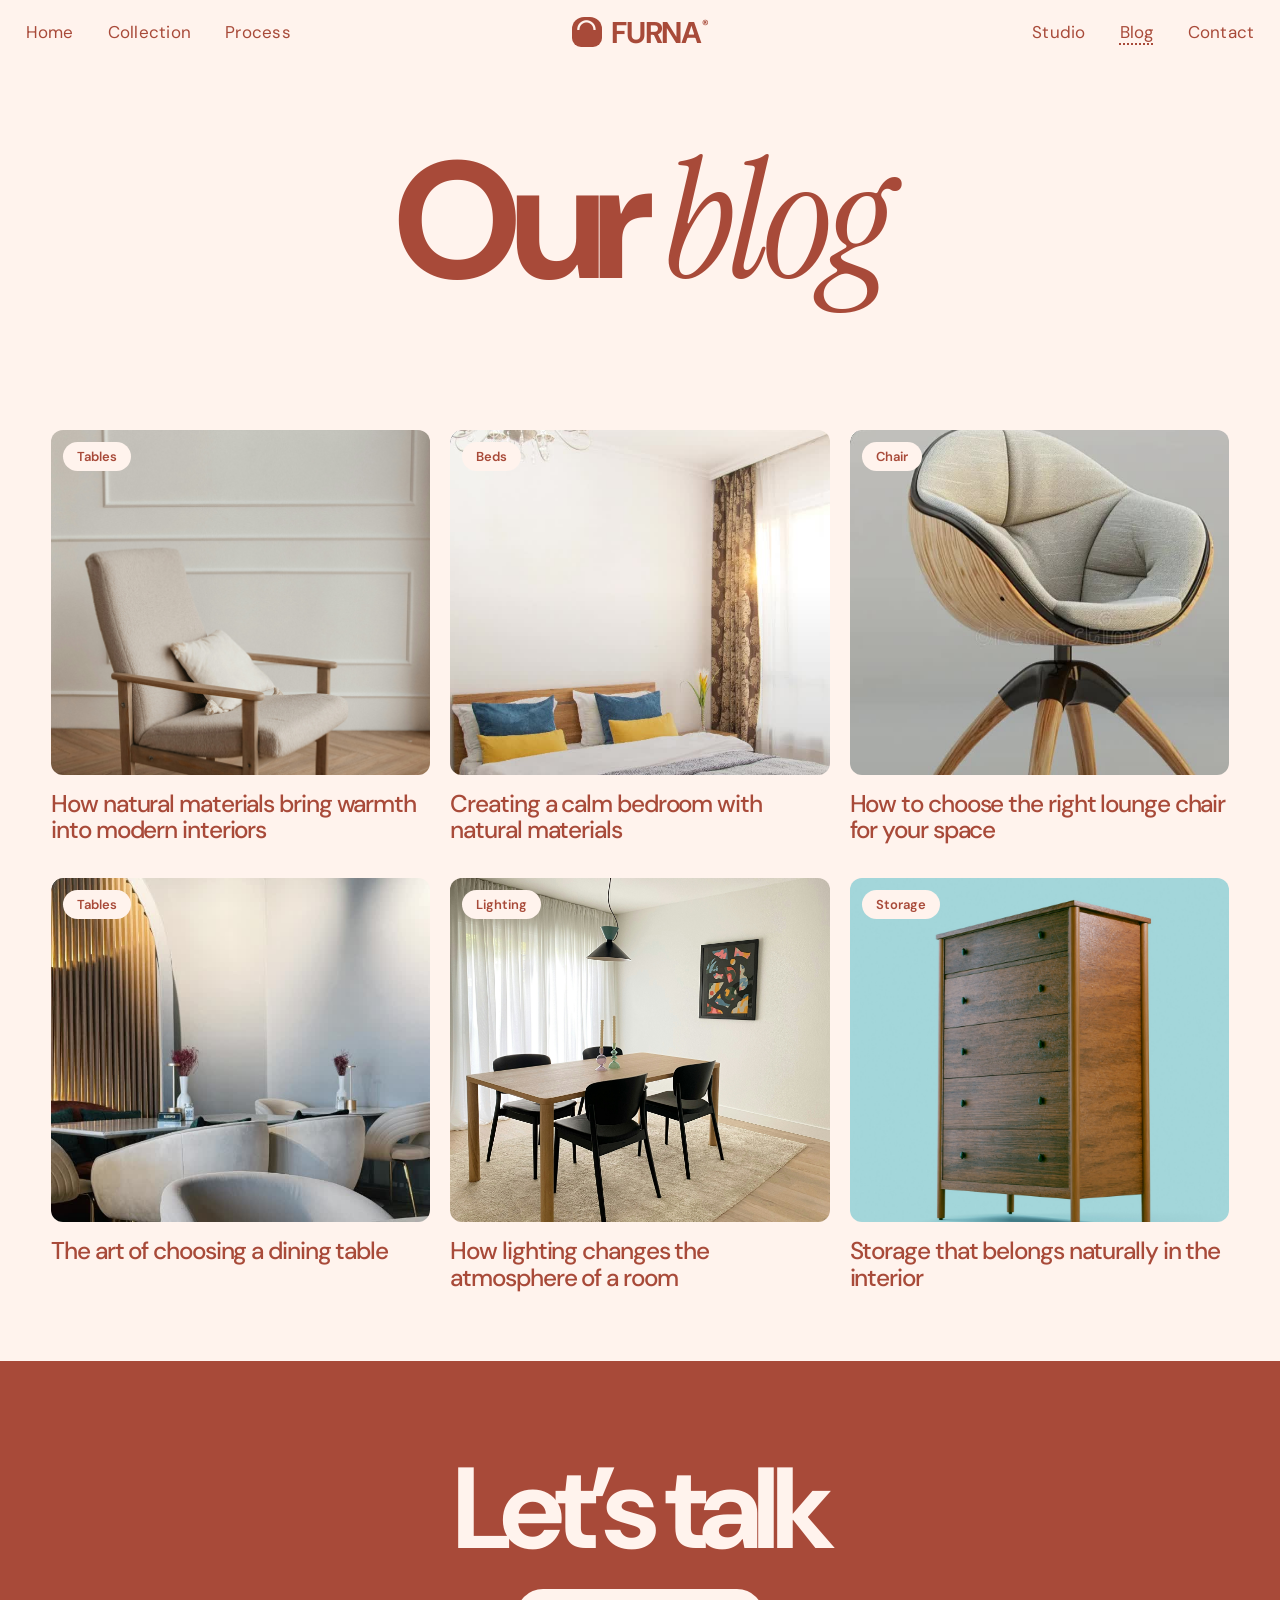
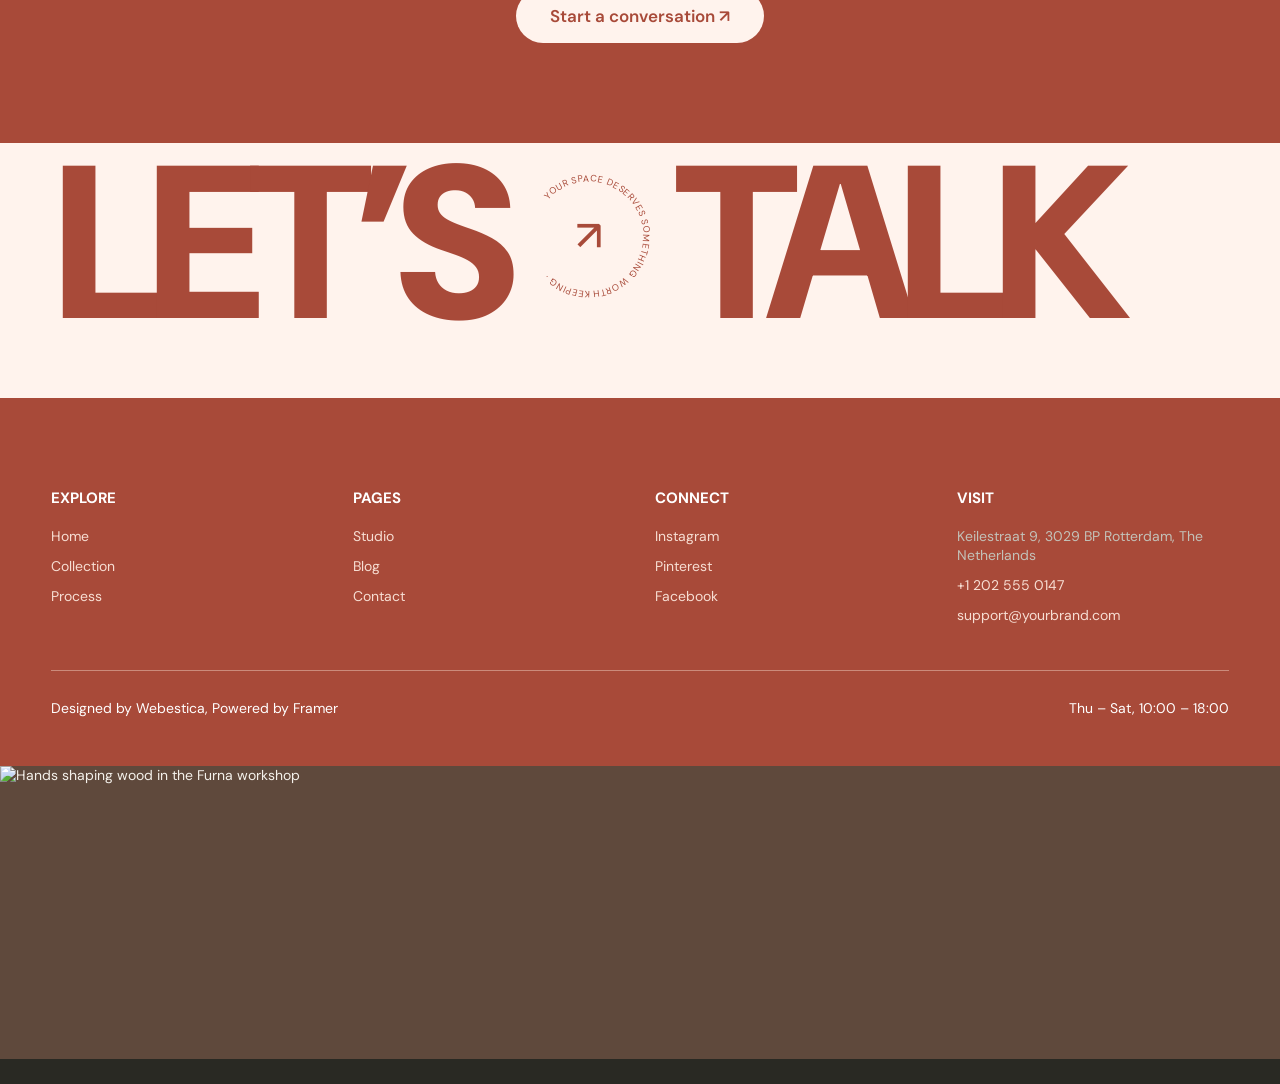
==== blog.html @ c9d83ed4 "Add header, real hero, missing home sections and inner pages - Replace the Maison Evora screenshot h" ====
<!doctype html>
<html lang="en">
  <head>
    <meta charset="UTF-8" />
    <meta name="viewport" content="width=device-width, initial-scale=1.0" />
    <meta name="theme-color" content="#fff3ed" />
    <meta name="description" content="Notes from the Furna workshop on materials, rooms and living well with handmade furniture." />
    <title>Our blog — Furna</title>
    <link rel="preconnect" href="https://fonts.googleapis.com" />
    <link rel="preconnect" href="https://fonts.gstatic.com" crossorigin />
    <link href="https://fonts.googleapis.com/css2?family=DM+Sans:wght@400;500;600;700&family=Instrument+Serif:ital@0;1&display=swap" rel="stylesheet" />
    <link rel="stylesheet" href="./styles.css" />
    <link rel="stylesheet" href="./site.css" />
  </head>
  <body class="page">
    <a class="skip-link" href="#main">Skip to content</a>
    <header class="top-bar">
      <nav class="top-nav" aria-label="Main navigation"><a href="./index.html">Home</a><a href="./work.html">Collection</a><a href="./process.html">Process</a></nav>
      <a class="top-brand" href="./index.html" aria-label="Furna home"><span class="brand-chair" aria-hidden="true">◡</span>FURNA<sup>®</sup></a>
      <nav class="top-nav right" aria-label="More navigation"><a href="./studio.html">Studio</a><a href="./blog.html" aria-current="page">Blog</a><a href="./contact.html">Contact</a></nav>
      <button class="top-toggle" type="button" aria-expanded="false" aria-controls="top-menu" aria-label="Open menu">☰</button>
    </header>
    <nav class="top-menu" id="top-menu" aria-label="Mobile navigation"><a href="./index.html">Home</a><a href="./work.html">Collection</a><a href="./process.html">Process</a><a href="./studio.html">Studio</a><a href="./blog.html" aria-current="page">Blog</a><a href="./contact.html">Contact</a></nav>

    <main id="main">
      <section class="page-hero"><h1>Our <em>blog</em></h1></section>
      <section class="page-section">
        <div class="posts">
          <article class="post-card"><a class="post-photo" href="./post.html?slug=natural-materials-warmth"><img src="./assets/dining-room.jpg" alt="Warm dining room with natural wood" loading="lazy" decoding="async" /><span class="tag-chip">Tables</span></a><h2><a href="./post.html?slug=natural-materials-warmth">How natural materials bring warmth into modern interiors</a></h2></article>
          <article class="post-card"><a class="post-photo" href="./post.html?slug=calm-bedroom"><img src="./assets/bedroom.jpg" alt="Calm bedroom with natural linens" loading="lazy" decoding="async" /><span class="tag-chip">Beds</span></a><h2><a href="./post.html?slug=calm-bedroom">Creating a calm bedroom with natural materials</a></h2></article>
          <article class="post-card"><a class="post-photo" href="./post.html?slug=choosing-a-lounge-chair"><img src="./assets/accent-chair.jpg" alt="Sculptural lounge chair" loading="lazy" decoding="async" /><span class="tag-chip">Chair</span></a><h2><a href="./post.html?slug=choosing-a-lounge-chair">How to choose the right lounge chair for your space</a></h2></article>
          <article class="post-card"><a class="post-photo" href="./post.html?slug=choosing-a-dining-table"><img src="./assets/dining.jpg" alt="Dining room with a solid table" loading="lazy" decoding="async" /><span class="tag-chip">Tables</span></a><h2><a href="./post.html?slug=choosing-a-dining-table">The art of choosing a dining table</a></h2></article>
          <article class="post-card"><a class="post-photo" href="./post.html?slug=lighting-and-atmosphere"><img src="./assets/lamp.jpg" alt="Lamp casting warm light" loading="lazy" decoding="async" /><span class="tag-chip">Lighting</span></a><h2><a href="./post.html?slug=lighting-and-atmosphere">How lighting changes the atmosphere of a room</a></h2></article>
          <article class="post-card"><a class="post-photo" href="./post.html?slug=storage-that-belongs"><img src="./assets/storage.jpg" alt="Wooden storage unit in a living room" loading="lazy" decoding="async" /><span class="tag-chip">Storage</span></a><h2><a href="./post.html?slug=storage-that-belongs">Storage that belongs naturally in the interior</a></h2></article>
        </div>
      </section>
      <section class="cta-band"><h2>Let’s talk</h2><a href="./contact.html">Start a conversation ↗</a></section>
    </main>

    <footer id="contact"><div class="footer-top"><span class="eyebrow">Have something in mind?</span><a href="./contact.html" class="footer-title"><span class="footer-lets">LET’S</span><span class="footer-seal"><svg viewBox="0 0 200 200" aria-hidden="true"><defs><path id="footerTextPath" d="M100,100 m-78,0 a78,78 0 1,1 156,0 a78,78 0 1,1 -156,0"/></defs><text><textPath href="#footerTextPath" startOffset="50%" text-anchor="middle">YOUR SPACE DESERVES SOMETHING WORTH KEEPING ·</textPath></text><b>↗</b></svg></span><span class="footer-talk">TALK</span></a></div><div class="footer-bottom"><div><strong>EXPLORE</strong><a href="./index.html">Home</a><a href="./work.html">Collection</a><a href="./process.html">Process</a></div><div><strong>PAGES</strong><a href="./studio.html">Studio</a><a href="./blog.html">Blog</a><a href="./contact.html">Contact</a></div><div><strong>CONNECT</strong><a href="https://www.instagram.com/" target="_blank" rel="noopener">Instagram</a><a href="https://www.pinterest.com/" target="_blank" rel="noopener">Pinterest</a><a href="https://www.facebook.com/" target="_blank" rel="noopener">Facebook</a></div><div><strong>VISIT</strong><span>Keilestraat 9, 3029 BP Rotterdam, The Netherlands</span><a href="tel:+12025550147">+1 202 555 0147</a><a href="mailto:support@yourbrand.com">support@yourbrand.com</a></div><div class="copyright"><span>Designed by Webestica, Powered by Framer</span><span>Thu – Sat, 10:00 – 18:00</span></div></div><div class="footer-image"><img src="https://framerusercontent.com/images/OxNCsTc8RmMDYWlXSknclZlmFs.jpg?width=1920&height=420" alt="Hands shaping wood in the Furna workshop" loading="lazy" /></div></footer>
    <script src="./site.js"></script>
  </body>
</html>
---- styles.css ----
:root{--paper:#f4f1eb;--ink:#252521;--muted:#77766f;--line:#d8d4cb;--rust:#a84a39;--olive:#b7ad91;--serif:'Instrument Serif',Georgia,serif;--sans:'DM Sans',Arial,sans-serif}*{box-sizing:border-box}html{scroll-behavior:smooth}body{margin:0;background:var(--paper);color:var(--ink);font-family:var(--sans);font-size:14px;-webkit-font-smoothing:antialiased}a{color:inherit;text-decoration:none}button{font:inherit;color:inherit}.site-header{height:84px;padding:0 5.1vw;display:flex;align-items:center;justify-content:space-between;border-bottom:1px solid var(--line);position:relative;z-index:3;background:var(--paper)}.wordmark{font-size:27px;font-weight:700;letter-spacing:-2px}.wordmark span{font-size:9px;letter-spacing:0;vertical-align:top;margin-left:3px}.main-nav{display:flex;gap:38px;margin-left:44px}.main-nav a,.header-cta{font-size:12px}.main-nav a{color:#696860;transition:color .2s}.main-nav a:hover,.text-link:hover{color:var(--rust)}.header-cta{border:1px solid #bab6ac;padding:12px 17px;border-radius:100px}.header-cta span{margin-left:18px;color:var(--rust)}.menu-toggle{display:none;border:0;background:none;font-size:21px}.section-wrap{padding-left:7.1vw;padding-right:7.1vw}.hero{padding-top:36px}.hero-topline,.hero-bottom{display:flex;justify-content:space-between;color:var(--muted);font-size:10px;line-height:1.65;letter-spacing:.04em}.hero-note{align-self:end}.hero-title{display:flex;justify-content:space-between;align-items:flex-end;padding:42px 0 31px}.hero h1,.section-head h2,.catalogue h2,.process h2,.visit h2,.workshop h2{font-family:var(--serif);font-weight:400;font-size:clamp(68px,9.4vw,138px);letter-spacing:-.055em;line-height:.83;margin:0}.hero h1 em,.section-head h2 em,.catalogue h2 em,.process h2 em,.visit h2 em,.workshop h2 em,.studio-lead em,.footer-title em{font-weight:400;color:var(--rust)}.hero-aside{width:190px;padding-bottom:7px;display:grid;grid-template-columns:36px 1fr;column-gap:13px;align-items:start}.round-mark{width:34px;height:34px;border:1px solid var(--rust);border-radius:50%;display:flex;justify-content:center;align-items:center;font-family:var(--serif);font-size:9px;line-height:.7;color:var(--rust);text-align:center}.hero-aside p{margin:0;font-size:11px;line-height:1.7;color:#64635d}.text-link{display:inline-flex;align-items:center;gap:30px;padding-bottom:7px;border-bottom:1px solid var(--line);font-size:11px;transition:color .2s}.text-link b{font-size:16px;font-weight:400;color:var(--rust)}.hero-aside .text-link{grid-column:2;margin-top:20px;justify-content:space-between}.hero-image{height:min(61vw,660px);min-height:370px;position:relative;overflow:hidden;background:#ddd4c4}.hero-image>img,.studio-image>img,.visit-image>img,.workshop>img{height:100%;width:100%;object-fit:cover;display:block}.hero-image>img{object-position:center 55%}.hero-stamp{position:absolute;left:26px;top:26px;width:74px;height:74px;border:1px solid rgba(244,241,235,.8);border-radius:50%;color:white;display:flex;align-items:center;justify-content:center;flex-direction:column;line-height:1.2;text-shadow:0 1px 6px #333}.hero-stamp span{font-size:7px;letter-spacing:.12em}.hero-stamp strong{font-family:var(--serif);font-size:21px;font-weight:400}.image-caption{position:absolute;bottom:16px;right:18px;color:white;font-size:9px;letter-spacing:.06em;text-shadow:0 1px 6px #222}.hero-bottom{padding:18px 0 29px;align-items:center}.hero-bottom a{color:var(--ink)}.hero-bottom a span{color:var(--rust);padding-left:9px}.ticker{overflow:hidden;white-space:nowrap;background:#e8e4db;border-top:1px solid var(--line);border-bottom:1px solid var(--line);padding:17px 0;color:#45433c;font-size:10px;letter-spacing:.17em}.ticker-track{width:max-content;animation:marquee 44s linear infinite}.ticker i{font-style:normal;color:var(--rust);padding:0 25px}@keyframes marquee{to{transform:translateX(-35%)}}.featured{padding-top:117px;padding-bottom:122px}.section-head,.catalogue-head{display:flex;align-items:flex-end;justify-content:space-between;margin-bottom:46px}.eyebrow{font-size:9px;text-transform:uppercase;letter-spacing:.15em;color:#807d72;display:block;margin-bottom:21px}.section-head h2,.catalogue h2,.process h2,.visit h2{font-size:clamp(58px,7.1vw,100px)}.circle-link{width:84px;height:84px;border:1px solid var(--line);border-radius:50%;display:flex;flex-direction:column;justify-content:center;align-items:center;text-align:center;font-size:9px;line-height:1.4;transition:all .25s}.circle-link span{font-size:15px;color:var(--rust)}.circle-link:hover{background:var(--rust);color:white;border-color:var(--rust)}.circle-link:hover span{color:white}.product-grid{display:grid;gap:32px 17px}.product-grid.four{grid-template-columns:repeat(4,minmax(0,1fr))}.product-grid.three{grid-template-columns:repeat(3,minmax(0,1fr));gap:42px 19px}.product-photo{display:block;position:relative;overflow:hidden;background:#e5e0d7;aspect-ratio:4/4.65}.product-photo img{width:100%;height:100%;display:block;object-fit:cover;transition:transform .7s cubic-bezier(.2,.7,.2,1)}.product-photo:hover img{transform:scale(1.045)}.product-index{position:absolute;left:13px;top:13px;color:white;text-shadow:0 1px 5px #333;font-size:9px}.photo-arrow{position:absolute;right:12px;bottom:12px;background:var(--paper);width:32px;height:32px;border-radius:50%;display:grid;place-items:center;font-size:15px;transition:background .2s,color .2s}.product-photo:hover .photo-arrow{background:var(--rust);color:white}.product-meta{display:flex;justify-content:space-between;align-items:baseline;gap:8px;margin-top:14px}.product-meta h3{font-size:12px;font-weight:500;margin:0}.product-meta>span{font-size:10px;color:#68675f;white-space:nowrap}.product-card>p{margin:7px 0 0;color:#8a877d;font-size:9px}.studio{display:grid;grid-template-columns:1fr 1fr;background:#e8e4db;min-height:580px}.studio-image{position:relative;min-height:560px}.studio-image img{object-position:55% center}.studio-image .image-caption{left:20px;right:auto}.studio-copy{padding:85px 10% 68px 12%;display:flex;flex-direction:column;justify-content:space-between}.studio-copy .eyebrow{color:#79756b}.studio-lead{font-family:var(--serif);font-size:clamp(34px,4vw,57px);line-height:1.04;letter-spacing:-.025em;margin:32px 0 70px}.studio-bottom{border-top:1px solid #cbc6ba;padding-top:21px;display:grid;grid-template-columns:90px 1fr;align-items:center}.big-number{font-family:var(--serif);font-size:70px;line-height:1}.big-number span{font-size:32px;color:var(--rust);vertical-align:top}.studio-bottom p{font-size:10px;line-height:1.7;color:#6c6a62}.studio-bottom .text-link{grid-column:2;margin-top:15px;width:max-content}.quote-band{padding:105px 15vw 112px;text-align:center;background:var(--rust);color:#f4f1eb}.quote-band .eyebrow{color:#e2b8ae}.quote-band blockquote{font-family:var(--serif);font-size:clamp(33px,4.5vw,62px);line-height:1.02;letter-spacing:-.025em;max-width:900px;margin:0 auto 28px}.quote-by{font-size:10px;color:#e6c6bf}.catalogue{padding-top:126px;padding-bottom:130px}.catalogue-head{margin-bottom:57px}.catalogue-head>p{width:250px;margin:0 3% 4px 0;color:#77746c;font-size:11px;line-height:1.8}.filter-row{display:flex;gap:28px;border-bottom:1px solid var(--line);margin-bottom:26px}.filter{border:0;background:none;padding:0 0 13px;color:#88857c;font-size:10px;cursor:pointer;position:relative}.filter.active{color:var(--ink)}.filter.active:after{content:"";position:absolute;height:1px;background:var(--rust);bottom:-1px;left:0;right:0}.filter span{color:var(--rust);margin-left:5px}.catalogue .product-card.hidden{display:none}.process{padding-top:91px;padding-bottom:125px;border-top:1px solid var(--line);display:grid;grid-template-columns:.82fr 1.18fr;gap:10vw}.process-heading h2{margin-bottom:24px}.process-heading>p{max-width:260px;color:#77746c;font-size:11px;line-height:1.8;margin:0 0 24px}.steps article{display:grid;grid-template-columns:45px 1fr 26px;gap:18px;align-items:start;padding:25px 0;border-bottom:1px solid var(--line)}.steps article:first-child{border-top:1px solid var(--line)}.step-no{font-size:9px;color:var(--rust);padding-top:4px}.steps h3{font-family:var(--serif);font-size:27px;font-weight:400;margin:0 0 7px}.steps p{font-size:10px;line-height:1.7;color:#77746c;max-width:340px;margin:0}.step-icon{font-family:var(--serif);font-size:21px;color:#8e8a7e;text-align:right}.workshop{position:relative;height:480px;overflow:hidden;background:#4f4a3d}.workshop:after{content:"";position:absolute;inset:0;background:linear-gradient(90deg,rgba(25,25,21,.56),rgba(25,25,21,.02))}.workshop>img{position:absolute;inset:0;object-position:center 53%}.workshop-label{position:absolute;z-index:1;left:12vw;top:50%;transform:translateY(-50%);color:white}.workshop-label .eyebrow{color:#dfddd4}.workshop h2{font-size:clamp(60px,7vw,94px);margin-bottom:28px}.workshop h2 em{color:#e6b1a0}.workshop-label>a{font-size:10px;border-bottom:1px solid rgba(255,255,255,.6);padding-bottom:8px}.visit{padding-top:126px;padding-bottom:130px;display:grid;grid-template-columns:.75fr 1.25fr;gap:9vw;align-items:center}.visit-copy>p{font-size:11px;line-height:1.8;max-width:260px;color:#77746c;margin:22px 0}.visit-image{height:440px;position:relative;background:#ddd5c6}.visit-image span{position:absolute;bottom:13px;left:15px;color:white;font-size:9px;text-shadow:0 1px 4px #222}.testimonials{display:grid;grid-template-columns:.6fr 1.4fr;background:#e8e4db;padding:91px 12vw 95px;gap:8vw}.testimonial-title{display:flex;flex-direction:column;justify-content:space-between}.testimonial-count{font-size:10px;color:#8e8a7e}.testimonial-content{position:relative}.quote-mark{font-family:var(--serif);font-size:70px;line-height:.5;color:var(--rust)}.testimonial-content blockquote{font-family:var(--serif);font-size:clamp(31px,4vw,53px);line-height:1.06;letter-spacing:-.02em;margin:20px 0 30px;max-width:760px}.testimonial-person{display:flex;align-items:center;gap:12px}.testimonial-person img{width:38px;height:38px;object-fit:cover;border-radius:50%}.testimonial-person div{display:flex;flex-direction:column;gap:4px}.testimonial-person strong{font-size:10px;font-weight:500}.testimonial-person span{font-size:9px;color:#77746c}.testimonial-controls{position:absolute;right:0;bottom:0;display:flex;gap:7px}.testimonial-controls button{width:36px;height:36px;border-radius:50%;border:1px solid #c7c2b8;background:transparent;cursor:pointer;font-size:15px}.testimonial-controls button:hover{background:var(--rust);color:white;border-color:var(--rust)}footer{background:#292923;color:var(--paper);padding:78px 7.1vw 25px}.footer-top{border-bottom:1px solid #57564e;padding-bottom:67px}.footer-top .eyebrow{color:#aaa79a}.footer-title{font-family:var(--sans);font-size:clamp(88px,14vw,190px);font-weight:600;letter-spacing:-.085em;line-height:.72;display:block;position:relative;width:max-content}.footer-title em{color:#c16e59;font-family:var(--serif);font-weight:400}.footer-title>span{font-family:var(--sans);font-weight:400;font-size:clamp(28px,4vw,54px);letter-spacing:0;position:absolute;right:-65px;top:5px;color:#c16e59}.footer-bottom{display:grid;grid-template-columns:1.1fr 1fr 1fr 1.2fr;gap:30px;padding-top:37px}.footer-bottom .wordmark{align-self:start;font-size:31px}.footer-bottom>div:not(.copyright){display:flex;flex-direction:column;gap:10px;font-size:10px;color:#c3c1b8}.footer-bottom .eyebrow{color:#918f85;margin-bottom:5px}.copyright{grid-column:1/-1;border-top:1px solid #57564e;padding-top:16px;margin-top:28px;font-size:9px;color:#96948a;display:flex;justify-content:space-between}
@media(max-width:900px){.site-header{height:72px}.main-nav{gap:20px;margin-left:0}.section-wrap{padding-left:5vw;padding-right:5vw}.hero h1{font-size:11vw}.hero-aside{width:170px}.hero-image{height:65vw}.product-grid.four{grid-template-columns:repeat(2,minmax(0,1fr));gap:35px 14px}.studio{min-height:460px}.studio-image{min-height:470px}.studio-copy{padding:55px 8%}.studio-lead{font-size:43px}.catalogue .product-grid.three{gap:32px 14px}.process{gap:6vw}.testimonials{padding-left:8vw;padding-right:8vw}.visit{gap:6vw}.footer-bottom{grid-template-columns:repeat(2,1fr)}}
@media(max-width:620px){.site-header{padding:0 6vw;height:66px}.wordmark{font-size:25px}.main-nav{display:none;position:absolute;top:65px;left:0;right:0;background:var(--paper);padding:22px 6vw 26px;flex-direction:column;gap:20px;border-bottom:1px solid var(--line)}.main-nav.open{display:flex}.header-cta{margin-left:auto;margin-right:15px;padding:10px 12px;font-size:10px}.header-cta span{margin-left:7px}.menu-toggle{display:block}.section-wrap{padding-left:6vw;padding-right:6vw}.hero{padding-top:26px}.hero-topline{font-size:9px}.hero-note{max-width:105px;text-align:right}.hero-title{padding:52px 0 24px;display:block}.hero h1{font-size:17vw}.hero-aside{margin:24px 0 0 auto;width:190px}.hero-image{height:112vw;min-height:380px}.hero-image>img{object-position:53% center}.hero-bottom{font-size:8px;gap:10px}.hero-bottom span:last-child{display:none}.hero-bottom a{margin-left:auto}.ticker{font-size:9px;padding:14px 0}.featured{padding-top:78px;padding-bottom:83px}.section-head{margin-bottom:30px}.section-head h2,.catalogue h2,.process h2,.visit h2{font-size:16vw}.circle-link{width:68px;height:68px;font-size:8px}.product-grid.four{gap:28px 11px}.product-photo{aspect-ratio:3/3.8}.product-meta{display:block;margin-top:10px}.product-meta h3{font-size:11px}.product-meta>span{display:block;margin-top:5px;font-size:10px}.product-card>p{font-size:8px;line-height:1.5}.studio{display:flex;flex-direction:column}.studio-image{min-height:0;height:88vw}.studio-copy{padding:49px 7vw 45px}.studio-lead{font-size:39px;margin:20px 0 42px}.studio-bottom{grid-template-columns:74px 1fr}.big-number{font-size:61px}.quote-band{padding:76px 8vw 80px}.quote-band blockquote{font-size:40px}.catalogue{padding-top:83px;padding-bottom:87px}.catalogue-head{display:block;margin-bottom:34px}.catalogue-head>p{margin-top:22px;width:auto;max-width:290px}.filter-row{gap:20px;overflow:auto}.filter{white-space:nowrap}.product-grid.three{grid-template-columns:repeat(2,minmax(0,1fr))!important;gap:28px 11px!important}.catalogue .product-photo{aspect-ratio:3/3.8}.process{padding-top:69px;padding-bottom:80px;display:block}.process-heading{margin-bottom:38px}.process-heading h2{font-size:16vw}.process-heading>p{max-width:290px}.steps article{grid-template-columns:30px 1fr 22px;gap:12px;padding:21px 0}.steps h3{font-size:24px}.steps p{font-size:9px}.workshop{height:410px}.workshop-label{left:7vw}.workshop h2{font-size:17vw}.visit{padding-top:82px;padding-bottom:85px;display:flex;flex-direction:column;align-items:stretch;gap:35px}.visit-image{height:78vw}.testimonials{padding:65px 7vw 78px;display:block}.testimonial-title{flex-direction:row;align-items:center;margin-bottom:25px}.testimonial-title .eyebrow{margin:0}.testimonial-content blockquote{font-size:39px;padding-bottom:5px}.testimonial-controls{bottom:-49px}.footer-top{padding-bottom:55px}.footer-title{font-size:25vw}.footer-title>span{right:-37px;font-size:26px}.footer-bottom{grid-template-columns:1fr 1fr;gap:30px 15px}.footer-bottom .wordmark{grid-column:1/-1}.footer-bottom>div:not(.copyright){font-size:9px;line-height:1.5}.copyright{margin-top:12px;gap:16px;line-height:1.5}.copyright span{text-align:right}}

/* Reference matched process, materials/visit panel, and bold footer */
.process.section-wrap{display:block;padding:42px 3.6vw 70px;background:#fff3ed;overflow:hidden;border:0}.process-banner{height:205px;display:flex;align-items:center;justify-content:center;gap:0;color:var(--rust);white-space:nowrap;font-size:clamp(110px,18vw,300px);font-weight:700;letter-spacing:-.09em;line-height:.8;overflow:hidden}.process-seal{width:clamp(92px,14vw,210px);height:clamp(92px,14vw,210px);flex:0 0 auto;border:1px solid var(--rust);border-radius:50%;display:flex;align-items:center;justify-content:center;position:relative;font-size:25px;letter-spacing:0;font-weight:400}.process-seal small,.footer-seal small{position:absolute;width:100%;text-align:center;left:0;top:50%;transform:translateY(-50%);font-size:clamp(6px,.65vw,10px);letter-spacing:.12em;line-height:1.45}.process-stage{height:625px;max-width:1510px;margin:0 auto;position:relative}.process-orbit{position:absolute;width:min(89vw,1320px);height:min(89vw,1320px);border:1px dashed #dfbdb2;border-radius:50%;left:50%;top:250px;transform:translateX(-50%)}.process-card{position:absolute;z-index:1;width:clamp(245px,24vw,440px);min-height:180px;padding:25px;background:#ffede3;border-radius:14px;color:var(--rust)}.process-card>span{display:block;text-align:right;font-size:13px;letter-spacing:.12em}.process-card h3{font-family:var(--sans);font-size:clamp(24px,2vw,38px);font-weight:500;letter-spacing:-.05em;margin:43px 0 12px}.process-card p{font-size:clamp(13px,1.12vw,19px);line-height:1.3;margin:0;max-width:390px}.card-one{left:20%;top:20px}.card-two{right:20%;top:210px}.card-three{left:1%;top:425px}.card-four{right:1%;top:425px}.process-chair{position:absolute;z-index:2;left:50%;bottom:-58px;transform:translateX(-50%);width:clamp(240px,30vw,440px);height:350px;display:grid;place-items:center}.process-chair img{width:100%;height:100%;object-fit:contain}.process-chair span{position:absolute;top:25%;right:-14%;transform:rotate(-8deg);background:var(--rust);color:white;padding:8px 12px;border-radius:6px;font-size:12px;white-space:nowrap}.visit{padding:52px 4vw 55px;background:#fff0e8;color:var(--rust)}.materials{text-align:center;margin-bottom:38px}.materials>span{font-size:16px;letter-spacing:.07em}.material-list{display:flex;justify-content:center;gap:10px;margin-top:24px}.material-list>span{width:200px;min-height:80px;border-radius:14px;background:rgba(255,255,255,.36);display:flex;align-items:center;gap:13px;padding:12px;font-size:16px}.swatch{display:block;width:54px;height:54px;border-radius:50%;background:#ead0c3;flex:none}.swatch.brass{background:radial-gradient(circle at 35% 30%,#e7c06f,#b47a2b)}.swatch.walnut{background:radial-gradient(circle at 32% 30%,#ad7649,#4f3020)}.swatch.oak{background:radial-gradient(circle at 30% 28%,#e6c991,#b58d50)}.swatch.ash{background:radial-gradient(circle at 30% 30%,#e8dcc8,#c3b8a6)}.visit-layout{display:grid;grid-template-columns:1fr 1fr;gap:5vw;align-items:center;max-width:1530px;margin:0 auto}.visit-image{height:470px;border-radius:12px;overflow:hidden}.visit-image img{object-position:center 53%}.visit-copy{padding:16px 0}.visit-copy .eyebrow{color:#ae4e3d}.visit-copy h2{font-family:var(--sans);font-size:clamp(34px,3vw,54px);font-weight:500;letter-spacing:-.06em;color:var(--rust);margin:0 0 16px;white-space:nowrap}.visit-copy h2 em{font-family:var(--serif);font-weight:400}.visit-copy>p{font-size:18px;line-height:1.4;max-width:480px;margin:0 0 33px}.visit-details{border-top:1px solid #e4b9a9;padding-top:24px;display:flex;flex-direction:column;gap:12px;font-size:16px;line-height:1.4}.visit-details span:first-child{max-width:550px}.footer-top{margin:-78px -7.1vw 0;padding:37px 0 0;background:#fff3ed;color:var(--rust);border:0;overflow:hidden}.footer-top>.eyebrow{display:none}.footer-title{height:255px;width:100%;display:flex;align-items:flex-end;justify-content:space-between;padding:0 1vw;line-height:.72;color:var(--rust);overflow:hidden}.footer-lets,.footer-talk{font-size:clamp(155px,20vw,360px);font-weight:700;letter-spacing:-.09em;line-height:.75}.footer-talk{margin-right:1vw}.footer-seal{position:relative;align-self:center;width:150px;height:150px;border:1px solid var(--rust);border-radius:50%;display:grid;place-items:center;font-size:35px;flex:none;margin:0 2vw}.footer-seal small{font-size:8px}.footer-bottom{margin:0 -7.1vw;padding:56px 4vw 25px;background:var(--rust);display:grid;grid-template-columns:repeat(4,minmax(0,1fr));gap:30px;color:#f7ded3}.footer-bottom>div:not(.copyright){display:flex;flex-direction:column;gap:13px;font-size:17px;line-height:1.35}.footer-bottom strong{font-size:18px;color:white;margin-bottom:12px}.footer-bottom a{color:#f7ded3}.footer-bottom .copyright{grid-column:1/-1;border-top:1px solid rgba(255,235,223,.4);padding-top:28px;margin-top:24px;color:white;font-size:16px}
@media(max-width:800px){.process.section-wrap{padding:35px 5vw 45px}.process-banner{height:145px}.process-stage{height:610px}.process-card{width:clamp(220px,37vw,320px);min-height:165px;padding:18px}.card-one{left:3%;top:12px}.card-two{right:3%;top:185px}.card-three{left:0;top:400px}.card-four{right:0;top:405px}.process-card h3{margin:29px 0 8px}.process-card p{font-size:13px}.process-chair{width:290px;height:300px;bottom:-24px}.process-chair span{right:-17%;font-size:10px}.material-list>span{width:auto;min-width:0;font-size:12px;padding:9px}.swatch{width:38px;height:38px}.visit-layout{gap:4vw}.visit-image{height:360px}.visit-copy h2{white-space:normal}.visit-copy>p{font-size:15px}.visit-details{font-size:13px}.footer-title{height:190px}.footer-lets,.footer-talk{font-size:20vw}.footer-seal{width:95px;height:95px}.footer-bottom>div:not(.copyright){font-size:13px}.footer-bottom strong{font-size:14px}}
@media(max-width:560px){.process.section-wrap{padding-left:4vw;padding-right:4vw}.process-banner{height:112px;font-size:22vw}.process-seal{width:70px;height:70px;font-size:15px}.process-seal small{font-size:5px}.process-stage{height:810px}.process-orbit{width:700px;height:700px;top:160px}.process-card{width:69%;min-height:145px;padding:15px}.process-card>span{font-size:10px}.process-card h3{font-size:25px;margin:24px 0 7px}.process-card p{font-size:12px}.card-one{left:2%;top:12px}.card-two{right:2%;top:178px}.card-three{left:2%;top:590px}.card-four{right:2%;top:415px}.process-chair{width:235px;height:300px;bottom:75px}.process-chair span{right:-20%;top:28%;font-size:9px}.visit{padding:40px 5vw}.materials>span{font-size:12px}.material-list{display:grid;grid-template-columns:repeat(3,1fr);gap:6px;margin-top:15px}.material-list>span{min-height:58px;justify-content:center;padding:6px;font-size:10px;gap:6px}.swatch{width:30px;height:30px}.visit-layout{grid-template-columns:1fr;gap:27px}.visit-image{height:75vw;min-height:250px}.visit-copy h2{font-size:11vw;white-space:nowrap}.visit-copy>p{font-size:14px;margin-bottom:24px}.visit-details{font-size:11px;padding-top:18px}.footer-top{margin:-78px -6vw 0;padding-top:30px}.footer-title{height:135px;padding:0 2vw;align-items:center}.footer-lets,.footer-talk{font-size:19vw}.footer-seal{width:60px;height:60px;font-size:18px;margin:0 5px}.footer-seal small{font-size:4px}.footer-bottom{margin:0 -6vw;padding:36px 6vw 22px;grid-template-columns:repeat(2,minmax(0,1fr));gap:28px 15px}.footer-bottom>div:not(.copyright){font-size:12px;gap:9px}.footer-bottom strong{font-size:12px;margin-bottom:3px}.footer-bottom .copyright{font-size:10px;padding-top:17px;margin-top:5px;gap:15px}.footer-bottom .copyright span:last-child{text-align:right}}
.footer-title{display:flex;height:255px;padding:0 1vw;position:relative;align-items:center;justify-content:space-between}.footer-lets,.footer-talk{position:static;display:block;width:max-content;max-width:none;font-family:var(--sans);font-size:clamp(145px,16vw,300px);color:var(--rust);line-height:.75;flex:none}.footer-lets{margin:0}.footer-talk{margin:0}
@media(max-width:800px){.footer-title{height:190px}.footer-lets,.footer-talk{font-size:20vw}}
@media(max-width:560px){.footer-title{height:135px}.footer-lets,.footer-talk{font-size:19vw}.footer-seal{width:60px;height:60px;font-size:18px;margin:0 5px}.footer-seal small{font-size:4px}}
.visit{display:block}.footer-title{display:flex;width:100%;height:255px;overflow:hidden;align-items:center;justify-content:space-between}.footer-title>.footer-lets,.footer-title>.footer-talk{position:static;inset:auto;display:block;width:max-content;height:auto;max-width:none;flex:0 1 auto;font-family:var(--sans);font-size:clamp(130px,13.5vw,258px);font-weight:700;letter-spacing:-.09em;line-height:.8;color:var(--rust);white-space:nowrap}.footer-title>.footer-seal{position:relative;inset:auto;flex:0 0 clamp(100px,11vw,150px);width:clamp(100px,11vw,150px);height:clamp(100px,11vw,150px);margin:0 1vw}.footer-bottom{position:relative}.visit-layout{min-width:0}.visit-copy{min-width:0}.visit-copy h2{white-space:normal}.visit-image img{object-fit:cover}
@media(max-width:800px){.footer-title{height:190px}.footer-title>.footer-lets,.footer-title>.footer-talk{font-size:17vw}.footer-title>.footer-seal{flex-basis:95px;width:95px;height:95px}}
@media(max-width:560px){.footer-title{height:135px}.footer-title>.footer-lets,.footer-title>.footer-talk{font-size:15vw;letter-spacing:-.1em}.footer-title>.footer-seal{flex-basis:54px;width:54px;height:54px;margin:0 2px}.footer-title>.footer-seal small{font-size:4px}.visit-copy h2{font-size:11vw;white-space:nowrap}}
@font-face{font-family:Switzer;src:url('https://framerusercontent.com/third-party-assets/fontshare/wf/BLNB4FAQFNK56DWWNF7PMGTCOTZHOEII/ST3WKSSDMBK2MIQQO3MAVYWLF4FTOLFV/6IN5WOLRCYP4G4MOCOHOMXNON6Q7MDAR.woff2') format('woff2');font-style:normal;font-weight:400;font-display:swap}@font-face{font-family:Switzer;src:url('https://framerusercontent.com/third-party-assets/fontshare/wf/5SZVFDB7V52TI6ULVC6J3WQZQCIZVDV5/ODYPSTCUDMKSTYIPTV4CLQ7URIK7XYBJ/YS3VPNVO4B3TOJMEXDGFZQ4TLZGGSRZC.woff2') format('woff2');font-style:normal;font-weight:600;font-display:swap}@font-face{font-family:Switzer;src:url('https://framerusercontent.com/third-party-assets/fontshare/wf/HBNTRIISA5MEXGL5WPYI7CV2HIWTDV3Q/YDPDINVT673XLXNSTMLG4JNCZZMVVNPN/Y7SCNZJOT2MW5ADSGOFLDGH4TNL4JCQY.woff2') format('woff2');font-style:normal;font-weight:700;font-display:swap}@font-face{font-family:Switzer;src:url('https://framerusercontent.com/third-party-assets/fontshare/wf/A54N3N7J5AY6YOPYJKLHF5VH7G7HSSUN/ERWIWIB434FMFHQFSSBD233EP3C62HOI/TOHQHMLIEIPKVF2JPM6SVKXFYGO5G2TJ.woff2') format('woff2');font-style:normal;font-weight:900;font-display:swap}
.footer{font-family:Switzer,var(--sans)}footer{padding-top:78px}.footer-top{padding-top:0!important}.footer-title{height:255px!important;padding:23px 1vw 0!important;align-items:flex-start!important}.footer-title>.footer-lets,.footer-title>.footer-talk{font-family:Switzer,var(--sans)!important;font-weight:900!important;font-size:clamp(220px,19vw,365px)!important;letter-spacing:-.075em!important;line-height:.78!important}.footer-title>.footer-seal{align-self:flex-start!important;flex-basis:clamp(150px,11vw,210px)!important;width:clamp(150px,11vw,210px)!important;height:clamp(150px,11vw,210px)!important;margin:0 1vw!important}.footer-bottom{padding-top:70px!important;padding-bottom:25px!important;row-gap:0!important;column-gap:30px!important;font-family:Switzer,var(--sans)}.footer-bottom .copyright{margin-top:0!important;padding-top:28px!important}.footer-bottom strong{font-weight:700!important}.footer-bottom a,.footer-bottom span{font-weight:400}.footer-image{height:293px;overflow:hidden;background:#5f493c}.footer-image img{display:block;width:100%;height:100%;object-fit:cover;object-position:center 55%}
@media(max-width:800px){.footer-title{height:190px!important;padding-top:18px!important}.footer-title>.footer-lets,.footer-title>.footer-talk{font-size:17vw!important}.footer-title>.footer-seal{flex-basis:95px!important;width:95px!important;height:95px!important}.footer-image{height:230px}}
@media(max-width:560px){.footer-title{height:135px!important;padding-top:12px!important}.footer-title>.footer-lets,.footer-title>.footer-talk{font-size:15vw!important}.footer-title>.footer-seal{flex-basis:54px!important;width:54px!important;height:54px!important}.footer-seal small{font-size:4px!important}.footer-image{height:180px}.footer-bottom{padding-top:36px!important;row-gap:20px!important}}
.footer-bottom{padding-top:90px!important;padding-bottom:49px!important;row-gap:45px!important}
@media(max-width:800px){.footer-bottom{padding-top:58px!important;padding-bottom:30px!important;row-gap:26px!important}}
@media(max-width:560px){.footer-bottom{padding-top:36px!important;padding-bottom:22px!important;row-gap:20px!important}}
.footer-title>.footer-lets,.footer-title>.footer-talk{font-size:clamp(170px,12.5vw,245px)!important;letter-spacing:-.055em!important;flex:0 0 auto!important}.footer-title>.footer-seal{flex:0 0 150px!important;width:150px!important;height:150px!important;margin:0 2vw!important}.footer-bottom>div:not(.copyright){font-size:14px!important;gap:11px!important}.footer-bottom strong{font-size:15px!important;margin-bottom:8px!important}.footer-bottom .copyright{font-size:14px!important}.footer-image{width:auto!important;margin-left:-7.1vw!important;margin-right:-7.1vw!important;height:293px}.footer-image img{width:100%;height:100%;object-fit:cover;object-position:center 55%}
@media(max-width:800px){.footer-title>.footer-lets,.footer-title>.footer-talk{font-size:13vw!important}.footer-title>.footer-seal{flex-basis:95px!important;width:95px!important;height:95px!important}.footer-bottom>div:not(.copyright){font-size:13px!important}.footer-bottom strong{font-size:14px!important}.footer-bottom .copyright{font-size:12px!important}.footer-image{height:230px;margin-left:-5vw!important;margin-right:-5vw!important}}
@media(max-width:560px){.footer-title>.footer-lets,.footer-title>.footer-talk{font-size:11.5vw!important;letter-spacing:-.07em!important}.footer-title>.footer-seal{flex-basis:54px!important;width:54px!important;height:54px!important;margin:0 2px!important}.footer-bottom>div:not(.copyright){font-size:12px!important}.footer-bottom .copyright{font-size:10px!important}.footer-image{height:180px;margin-left:-6vw!important;margin-right:-6vw!important}}
.catalogue.section-wrap{padding-left:2.9vw;padding-right:5.5vw;background:#fff;color:#171717}.room-scroll{display:grid;grid-template-columns:minmax(0,1fr) minmax(0,1fr);gap:3vw;align-items:start;max-width:1720px;margin:0 auto}.room-list{border-left:1px solid #dedede}.room-copy{min-height:540px;padding:0 0 82px 30px;display:flex;flex-direction:column;align-items:flex-start;justify-content:flex-start;color:#999}.room-copy.is-active{color:#111}.room-copy>span{font-size:17px;line-height:1.2;margin:0 0 20px;color:inherit}.room-copy h3{font-family:var(--sans);font-size:clamp(34px,3vw,52px);line-height:1.08;letter-spacing:-.045em;font-weight:500;margin:0 0 18px;color:inherit}.room-copy h4{font-size:19px;line-height:1.3;font-weight:400;margin:0 0 16px;color:inherit}.room-copy p{max-width:670px;font-size:16px;line-height:1.48;font-weight:400;margin:0 0 27px;color:inherit}.room-copy>a{height:60px;display:inline-flex;align-items:center;gap:16px;padding:7px 8px 7px 22px;border-radius:999px;background:#050505;color:#fff;font-size:16px;font-weight:600;transition:transform .2s,background .2s}.room-copy>a:hover{transform:translateY(-2px);background:#333}.room-copy>a b{width:44px;height:44px;border-radius:50%;background:#292929;display:grid;place-items:center;font-size:18px;font-weight:400}.room-visual{position:sticky;top:22px;height:min(86vh,740px);min-height:560px;border-radius:28px;overflow:hidden;background:#eee}.room-visual img{display:block;width:100%;height:100%;object-fit:cover;transition:opacity .22s}.room-visual>span{position:absolute;left:26px;bottom:25px;padding:10px 18px;border-radius:999px;background:rgba(16,16,16,.72);color:white;font-size:16px;line-height:1.2;font-weight:600;backdrop-filter:blur(8px)}
@media(max-width:900px){.catalogue.section-wrap{padding-left:4vw;padding-right:4vw}.room-scroll{gap:24px}.room-copy{min-height:485px;padding-left:24px}.room-copy h3{font-size:clamp(30px,4vw,43px)}.room-copy h4{font-size:17px}.room-copy p{font-size:14px}.room-visual{top:18px;height:76vh;min-height:440px;border-radius:22px}}
@media(max-width:620px){.catalogue.section-wrap{padding-left:5vw;padding-right:5vw}.room-scroll{display:flex;flex-direction:column-reverse;gap:25px}.room-visual{position:sticky;top:8px;width:100%;height:78vw;min-height:0;max-height:430px;border-radius:18px;z-index:2}.room-list{width:100%}.room-copy{min-height:0;padding:18px 0 48px 20px}.room-copy h3{font-size:34px;margin-bottom:12px}.room-copy h4{font-size:17px}.room-copy p{font-size:14px;margin-bottom:19px}.room-copy>span{font-size:14px;margin-bottom:12px}.room-copy>a{height:49px;font-size:14px;padding-left:18px}.room-copy>a b{height:37px;width:37px}.room-visual>span{left:15px;bottom:15px;font-size:13px;padding:9px 14px}}
.studio-image>.studio-video{display:block;width:100%;height:100%;object-fit:cover;object-position:center;border:0}
.room-visual .room-image{position:absolute;inset:0;opacity:0;transform:translateY(14px) scale(1.05);transition:opacity .85s cubic-bezier(.2,.7,.2,1),transform 1.1s cubic-bezier(.2,.7,.2,1);will-change:opacity,transform}
.room-visual .room-image.is-visible{opacity:1;transform:translateY(0) scale(1)}
@media(prefers-reduced-motion:reduce){.room-visual .room-image{transition:opacity .25s ease}}
#studio .studio-image{width:calc(100% - 1cm)!important;margin-left:auto!important;margin-right:auto!important}
.studio{display:block;min-height:0}.studio-image{width:calc(100% - 1cm);margin-inline:auto;height:min(88vh,900px);min-height:520px}.studio-image>.studio-video{object-position:center}
@media(max-width:620px){.studio-image{height:72vh;min-height:430px}}
.process-seal{border:0!important;font-size:0;overflow:visible}.process-seal svg{width:100%;height:100%;overflow:visible;display:block;fill:var(--rust)}.process-seal text{font-family:Switzer,var(--sans);font-size:10.5px;font-weight:400;letter-spacing:1.15px}.footer-title>.footer-seal{border:0!important;overflow:visible;padding:0}.footer-seal svg{display:block;width:100%;height:100%;overflow:visible;fill:var(--rust)}.footer-seal text{font-family:Switzer,var(--sans);font-size:10.5px;font-weight:400;letter-spacing:1.1px}.footer-title>.footer-seal>b{position:absolute;inset:0;display:grid;place-items:center;font-family:Switzer,var(--sans);font-size:36px;line-height:1;font-weight:500;color:var(--rust)}
.process-banner{display:grid!important;grid-template-columns:minmax(0,1fr) auto minmax(0,1fr);justify-content:stretch;overflow:visible;font-size:clamp(100px,15.8vw,300px)}.process-banner>span:first-child{justify-self:end}.process-banner>span:last-child{justify-self:start}.process-seal{width:clamp(140px,11vw,210px)!important;height:clamp(140px,11vw,210px)!important;flex:none!important}.process-seal text{font-size:14px;letter-spacing:1.35px}.footer-title>.footer-lets,.footer-title>.footer-talk{font-size:clamp(220px,19vw,365px)!important;letter-spacing:-.075em!important}.footer-title>.footer-seal{flex:0 0 210px!important;width:210px!important;height:210px!important;margin:0 1vw!important}.footer-seal text{font-size:13px;letter-spacing:1.25px}.footer-title>.footer-seal>b{font-size:42px}
@media(max-width:800px){.process-banner{font-size:17vw}.process-seal{width:120px!important;height:120px!important}.process-seal text{font-size:12px;letter-spacing:1px}.footer-title>.footer-lets,.footer-title>.footer-talk{font-size:17vw!important}.footer-title>.footer-seal{flex-basis:95px!important;width:95px!important;height:95px!important}.footer-seal text{font-size:9px;letter-spacing:.8px}}
@media(max-width:560px){.process-banner{font-size:18vw}.process-seal{width:70px!important;height:70px!important}.process-seal text{font-size:10px;letter-spacing:.7px}.footer-title>.footer-lets,.footer-title>.footer-talk{font-size:15vw!important}.footer-title>.footer-seal{flex-basis:54px!important;width:54px!important;height:54px!important}.footer-seal text{font-size:6.5px;letter-spacing:.35px}.footer-title>.footer-seal>b{font-size:16px}}
.hero-object-track{height:190vh;position:relative;background:var(--paper)}.hero-object-stage{position:sticky;top:0;width:100%;height:100vh;min-height:620px;overflow:hidden;isolation:isolate;background:#f5eee6;perspective:1200px;--chair-y:0px;--chair-rot:0deg;--chair-scale:1;--page-depth:0px}.hero-object-stage:before{content:"";position:absolute;z-index:-1;width:min(76vw,1050px);height:min(76vw,1050px);left:50%;top:50%;border:1px solid rgba(168,74,57,.14);border-radius:50%;transform:translate(-50%,-45%) translateZ(var(--page-depth));box-shadow:0 0 0 75px rgba(168,74,57,.025),0 0 0 150px rgba(168,74,57,.018)}.hero-object-kicker{position:absolute;left:7vw;top:12vh;font-size:10px;letter-spacing:.16em;color:var(--rust)}.hero-object-title{position:absolute;z-index:2;left:7vw;top:19vh;margin:0;font-family:var(--serif);font-size:clamp(56px,8vw,125px);font-weight:400;line-height:.83;letter-spacing:-.045em;color:var(--ink)}.hero-object-title em{color:var(--rust);font-weight:400}.hero-object-plaque{position:absolute;z-index:0;left:50%;top:25%;width:clamp(250px,30vw,390px);height:min(60vh,520px);transform:translateX(-50%) translateZ(var(--page-depth));border-radius:180px 180px 10px 10px;background:#fff0e8;color:var(--rust);display:flex;align-items:center;flex-direction:column;padding-top:45px;gap:16px;box-shadow:0 30px 80px rgba(73,53,34,.08);transition:transform .08s linear}.hero-object-plaque span,.hero-object-plaque small{font-size:9px;letter-spacing:.2em}.hero-object-plaque b{border-top:1px solid rgba(168,74,57,.25);padding-top:16px;font-family:var(--serif);font-size:30px;font-weight:400}.hero-object-chair{position:absolute;z-index:1;left:50%;top:22%;width:min(115vw,1600px);height:90vh;object-fit:contain;object-position:center;filter:drop-shadow(0 30px 22px rgba(59,42,28,.2));transform:translate3d(-50%,var(--chair-y),0) rotateY(var(--chair-rot)) scale(var(--chair-scale));transform-origin:50% 52%;will-change:transform}.hero-object-caption{position:absolute;right:7vw;bottom:9vh;font-size:10px;letter-spacing:.08em;color:var(--rust)}.hero-object-caption i{font-size:19px;font-style:normal;margin-left:12px}
.footer-title{display:grid!important;grid-template-columns:minmax(0,1fr) clamp(105px,11vw,210px) minmax(0,1fr);align-items:center;column-gap:clamp(6px,1.5vw,28px);width:100vw!important;margin-left:-7.1vw;white-space:nowrap;line-height:.82!important}.footer-title>.footer-lets,.footer-title>.footer-talk{position:static!important;inset:auto!important;display:block;font-size:clamp(80px,14vw,285px)!important;letter-spacing:-.075em!important;line-height:.82!important;white-space:nowrap}.footer-title>.footer-lets{justify-self:end}.footer-title>.footer-talk{justify-self:start}.footer-title>.footer-seal{position:relative!important;inset:auto!important;flex:none!important;width:clamp(105px,11vw,210px)!important;height:clamp(105px,11vw,210px)!important;margin:0!important;justify-self:center}
@media(max-width:800px){.footer-title{grid-template-columns:minmax(0,1fr) 95px minmax(0,1fr);column-gap:8px}.footer-title>.footer-lets,.footer-title>.footer-talk{font-size:14vw!important}.footer-title>.footer-seal{width:95px!important;height:95px!important}}
@media(max-width:560px){.footer-title{grid-template-columns:minmax(0,1fr) 54px minmax(0,1fr);column-gap:5px}.footer-title>.footer-lets,.footer-title>.footer-talk{font-size:13vw!important}.footer-title>.footer-seal{width:54px!important;height:54px!important}.footer-seal text{font-size:6.5px;letter-spacing:.35px}.footer-title>.footer-seal>b{font-size:16px}}
.footer-title{width:min(82vw,1540px)!important;margin-left:-3.5vw;grid-template-columns:minmax(0,1fr) clamp(110px,9vw,175px) minmax(0,1fr);column-gap:clamp(8px,1.2vw,22px)}.footer-title>.footer-lets,.footer-title>.footer-talk{font-size:clamp(100px,13vw,250px)!important;line-height:.84!important}.footer-title>.footer-seal{width:clamp(110px,9vw,175px)!important;height:clamp(110px,9vw,175px)!important}
@media(max-width:800px){.footer-title{width:90vw!important;margin-left:-1.5vw;grid-template-columns:minmax(0,1fr) 88px minmax(0,1fr);column-gap:8px}.footer-title>.footer-lets,.footer-title>.footer-talk{font-size:13vw!important}.footer-title>.footer-seal{width:88px!important;height:88px!important}}
.footer-title{width:100vw!important;margin-left:-7.1vw;grid-template-columns:minmax(0,1fr) clamp(140px,11vw,210px) minmax(0,1fr);column-gap:clamp(8px,1.2vw,22px)}.footer-title>.footer-lets,.footer-title>.footer-talk{font-size:clamp(220px,19vw,365px)!important;line-height:.72!important}.footer-title>.footer-seal{width:clamp(140px,11vw,210px)!important;height:clamp(140px,11vw,210px)!important}
@media(max-width:800px){.footer-title{width:100vw!important;margin-left:-7.1vw;grid-template-columns:minmax(0,1fr) 120px minmax(0,1fr);column-gap:8px}.footer-title>.footer-lets,.footer-title>.footer-talk{font-size:17vw!important}.footer-title>.footer-seal{width:120px!important;height:120px!important}}
@media(max-width:560px){.footer-title{width:100vw!important;margin-left:-6vw;grid-template-columns:minmax(0,1fr) 70px minmax(0,1fr);column-gap:5px}.footer-title>.footer-lets,.footer-title>.footer-talk{font-size:18vw!important}.footer-title>.footer-seal{width:70px!important;height:70px!important}}
.footer-title{margin-left:-4vw}.footer-title>.footer-lets,.footer-title>.footer-talk{font-size:clamp(200px,17vw,340px)!important}
@media(max-width:800px){.footer-title{margin-left:-5vw}.footer-title>.footer-lets,.footer-title>.footer-talk{font-size:15vw!important}}
@media(max-width:560px){.footer-title{margin-left:-4.5vw}.footer-title>.footer-lets,.footer-title>.footer-talk{font-size:15vw!important}}
.hero.section-wrap{padding:0}
@media(max-width:620px){.hero-object-track{height:165vh}.hero-object-stage{height:88svh;min-height:560px}.hero-object-kicker{left:6vw;top:9vh;font-size:8px}.hero-object-title{left:6vw;top:16vh;font-size:clamp(45px,13vw,75px)}.hero-object-plaque{top:34%;width:60vw;height:48vh;padding-top:30px}.hero-object-chair{top:34%;width:180vw;height:64vh}.hero-object-caption{right:6vw;bottom:7vh;font-size:9px}}
.featured{padding:7px 3.75vw 85px;background:#fff0e8;color:var(--rust)}.collection-layout{display:grid;grid-template-columns:repeat(4,minmax(0,1fr));gap:34px 1.9vw;align-items:start}.collection-intro{grid-column:4;grid-row:1;min-height:461px;display:flex;align-items:center;justify-content:flex-end;padding-bottom:18px}.collection-intro h2{margin:0;text-align:right;font-family:Switzer,var(--sans);font-size:clamp(70px,5.1vw,100px);line-height:.88;letter-spacing:-.065em;font-weight:600;color:var(--rust)}.collection-intro h2 em{font-family:var(--serif);font-size:.78em;font-weight:400;letter-spacing:-.04em;line-height:.95}.featured-one{grid-column:1;grid-row:1}.featured-two{grid-column:3;grid-row:1}.featured-three{grid-column:1;grid-row:2}.featured-four{grid-column:2;grid-row:2}.featured-five{grid-column:4;grid-row:2}.featured .product-photo{aspect-ratio:.89;border-radius:11px}.featured .product-index,.featured .photo-arrow,.featured .product-card>p{display:none}.featured .product-meta{margin-top:14px;gap:10px;color:var(--rust)}.featured .product-meta h3{font-family:Switzer,var(--sans);font-size:clamp(14px,1.05vw,20px);font-weight:400;color:var(--rust)}.featured .product-meta>span{font-family:Switzer,var(--sans);font-size:clamp(14px,1.05vw,20px);font-weight:600;color:var(--rust)}.collection-round-link{grid-column:3;grid-row:2;align-self:center;justify-self:center;width:min(15.5vw,290px);aspect-ratio:1;border-radius:50%;display:flex;align-items:center;justify-content:center;padding:22px;background:var(--rust);color:#fff2eb;font-family:Switzer,var(--sans);font-size:clamp(12px,.9vw,17px);font-weight:600;text-align:center;white-space:nowrap;transition:transform .3s,background .3s}.collection-round-link:hover{transform:scale(1.04);background:#923c2f}
@media(max-width:900px){.featured{padding:35px 5vw 75px}.collection-layout{grid-template-columns:repeat(2,minmax(0,1fr));gap:28px 16px}.collection-intro{grid-column:1/-1;grid-row:auto;min-height:0;justify-content:flex-end;padding:0 0 8px}.collection-intro h2{font-size:9vw}.featured-one,.featured-two,.featured-three,.featured-four,.featured-five,.collection-round-link{grid-column:auto;grid-row:auto}.featured .product-meta h3,.featured .product-meta>span{font-size:15px}.collection-round-link{width:190px;grid-column:1/-1;grid-row:auto}}
@media(max-width:560px){.featured{padding:32px 5vw 60px}.collection-layout{gap:25px 12px}.collection-intro{min-height:0}.collection-intro h2{font-size:12vw}.featured .product-photo{border-radius:8px}.featured .product-meta{display:flex;flex-direction:column;align-items:flex-start;gap:4px;margin-top:9px}.featured .product-meta h3,.featured .product-meta>span{font-size:12px}.collection-round-link{width:150px;font-size:11px}}
.testimonials{height:100vh;min-height:760px;padding:0;display:block;position:relative;overflow:hidden;background:#fff3ed;color:var(--rust)}.testimonials::before{content:"";position:absolute;left:4vw;right:4vw;top:13.5vh;bottom:16vh;border:1px dashed #e9b9ab}.testimonials::after{content:"";position:absolute;left:calc(4vw - 7px);top:calc(13.5vh - 7px);width:14px;height:14px;background:var(--rust);box-shadow:calc(92vw - 14px) 0 0 var(--rust),0 calc(70.5vh - 14px) 0 var(--rust),calc(92vw - 14px) calc(70.5vh - 14px) 0 var(--rust)}.testimonial-title{position:absolute;z-index:1;top:21.5vh;left:0;right:0;display:block;text-align:center}.testimonial-title .eyebrow{font-family:Switzer,var(--sans);font-size:17px;letter-spacing:.055em;color:var(--rust);margin:0}.testimonial-count{display:none}.testimonial-content{position:absolute;inset:0;display:flex;align-items:center;flex-direction:column;padding:29.5vh 0 0}.testimonial-content .quote-mark{display:none}.testimonial-content blockquote{max-width:780px;margin:0 auto;color:var(--rust);text-align:center;font-family:var(--serif);font-style:italic;font-weight:400;font-size:clamp(42px,3vw,58px);letter-spacing:-.025em;line-height:1.06}.testimonial-content blockquote::before{content:'“'}.testimonial-content blockquote::after{content:'”'}.testimonial-person{display:flex;flex-direction:column;align-items:center;gap:21px;margin-top:67px}.testimonial-person img{width:100px;height:100px;object-fit:cover;border:2px solid var(--rust);border-radius:14px}.testimonial-person div{display:flex;flex-direction:column;align-items:center;gap:7px}.testimonial-person strong{font-family:Switzer,var(--sans);font-size:18px;line-height:1.1;font-weight:500;text-transform:uppercase;color:var(--rust)}.testimonial-person span{font-family:Switzer,var(--sans);font-size:17px;line-height:1.2;color:var(--rust)}.testimonial-controls{position:absolute;left:8vw;right:8vw;top:44.5vh;display:flex;justify-content:space-between}.testimonial-controls button{display:grid;place-items:center;width:80px;height:80px;border:1px solid #e6b3a5;border-radius:50%;background:transparent;color:var(--rust);font-family:Switzer,var(--sans);font-size:32px;font-weight:400;cursor:pointer}.testimonial-controls button:hover{background:var(--rust);color:#fff3ed}
@media(max-width:800px){.testimonials{min-height:760px}.testimonial-content blockquote{max-width:65vw;font-size:clamp(34px,4.2vw,48px)}.testimonial-controls{left:6vw;right:6vw}.testimonial-controls button{width:60px;height:60px;font-size:26px}}
@media(max-width:560px){.testimonials{height:auto;min-height:820px;padding:0 0 30px}.testimonials::before{left:5vw;right:5vw;top:70px;bottom:35px}.testimonials::after{left:calc(5vw - 6px);top:64px;width:12px;height:12px;box-shadow:calc(90vw - 12px) 0 0 var(--rust),0 714px 0 var(--rust),calc(90vw - 12px) 714px 0 var(--rust)}.testimonial-title{top:115px}.testimonial-title .eyebrow{font-size:12px}.testimonial-content{position:relative;padding:190px 12vw 0}.testimonial-content blockquote{max-width:100%;font-size:38px}.testimonial-person{margin-top:45px;gap:14px}.testimonial-person img{width:82px;height:82px}.testimonial-person strong{font-size:14px}.testimonial-person span{font-size:13px}.testimonial-controls{position:static;width:100%;margin-top:35px}.testimonial-controls button{width:48px;height:48px;font-size:22px}}

/* The reference hero is a single full-width composition. */
.hero.section-wrap{padding:0}
.hero-reference-image{display:block;width:100%;height:auto}
---- site.css ----
/* ==========================================================================
   site.css — shared header, new home sections and inner pages.
   Loaded AFTER styles.css (and work.css) on every page.
   ========================================================================== */

:root { --peach: #fff3ed; --peach-2: #fff0e8; --switzer: Switzer, 'DM Sans', Arial, sans-serif; }

body { background: var(--peach); }
:focus-visible { outline: 2px solid var(--rust); outline-offset: 3px; }
.skip-link { position: absolute; left: -999px; top: 8px; background: var(--rust); color: #fff; padding: 10px 16px; border-radius: 8px; z-index: 100; }
.skip-link:focus { left: 8px; }

/* ---------- Header ---------- */
.top-bar { position: sticky; top: 0; z-index: 50; height: 64px; padding: 0 2vw; display: grid; grid-template-columns: 1fr auto 1fr; align-items: center; background: var(--peach); color: var(--rust); font-family: var(--switzer); }
.top-nav { display: flex; align-items: center; gap: 34px; }
.top-nav.right { justify-content: flex-end; }
.top-nav a { font-size: 17px; letter-spacing: .015em; transition: opacity .2s; }
.top-nav a:hover { opacity: .65; }
.top-nav a[aria-current="page"] { text-decoration: underline dotted; text-decoration-thickness: 2px; text-underline-offset: 5px; }
.top-brand { display: flex; align-items: center; gap: 9px; font-size: 30px; font-weight: 700; letter-spacing: -.04em; }
.top-brand sup { font-size: 13px; margin-left: -8px; align-self: flex-start; margin-top: 3px; }
.brand-chair { display: inline-grid; place-items: center; width: 30px; height: 30px; border-radius: 9px 9px 12px 12px; background: var(--rust); color: var(--peach); font-size: 23px; line-height: 1; transform: rotate(180deg); }
.top-toggle { display: none; border: 0; background: none; color: var(--rust); font-size: 26px; line-height: 1; cursor: pointer; padding: 6px; }
.top-menu { display: none; }
@media (max-width: 800px) {
  .top-bar { grid-template-columns: 1fr auto; padding: 0 5vw; height: 60px; }
  .top-nav { display: none; }
  .top-brand { grid-column: 1; grid-row: 1; font-size: 26px; }
  .top-toggle { display: block; grid-column: 2; grid-row: 1; }
  .top-menu { position: fixed; top: 60px; left: 0; right: 0; background: var(--peach); border-bottom: 1px solid #efc9bb; padding: 14px 5vw 26px; flex-direction: column; gap: 4px; z-index: 49; font-family: var(--switzer); color: var(--rust); }
  .top-menu.open { display: flex; }
  .top-menu a { font-size: 26px; font-weight: 500; letter-spacing: -.03em; padding: 8px 0; }
  .top-menu a[aria-current="page"] { text-decoration: underline dotted; text-underline-offset: 6px; }
}

/* ---------- Home hero (scroll-driven chair) ---------- */
.hero-object-stage { top: 64px; height: calc(100vh - 64px); min-height: 560px; }
.hero-object-chair { mix-blend-mode: multiply; }
.hero-object-plaque small { letter-spacing: .24em; }
.hero-object-caption { font-family: var(--switzer); font-size: 14px; letter-spacing: .04em; }
.hero-object-caption:hover { opacity: .7; }
@media (max-width: 800px) { .hero-object-stage { top: 60px; height: calc(88svh - 60px); } }
@media (prefers-reduced-motion: reduce) { .hero-object-plaque { transition: none; } }

/* ---------- Ticker ---------- */
.ticker { background: var(--rust); color: var(--peach); border: 0; font-family: var(--switzer); font-weight: 500; }
.ticker i { color: #f3c2b4; }
.ticker-track { animation: ticker-loop 60s linear infinite; }
@keyframes ticker-loop { to { transform: translateX(-33.3333%); } }
@media (prefers-reduced-motion: reduce) { .ticker-track { animation: none; } }

/* ---------- Studio video label ---------- */
.studio-image { position: relative; }
.studio-label { position: absolute; left: 24px; top: 20px; z-index: 2; color: #fff; font-family: var(--switzer); font-size: clamp(36px, 5vw, 80px); font-weight: 700; letter-spacing: -.06em; line-height: 1; text-shadow: 0 2px 18px rgba(0, 0, 0, .35); }
.studio-label em { font-family: var(--serif); font-weight: 400; font-style: italic; letter-spacing: -.03em; }

/* ---------- About the studio ---------- */
.about { background: var(--peach-2); color: var(--rust); padding: 110px 4vw 120px; display: grid; grid-template-columns: .32fr 1fr; gap: 4vw; font-family: var(--switzer); }
.about-label { font-size: 15px; letter-spacing: .04em; }
.about-statement { margin: 0; font-size: clamp(30px, 3.9vw, 66px); font-weight: 500; line-height: 1.06; letter-spacing: -.05em; max-width: 1100px; }
.about-statement em { font-family: var(--serif); font-weight: 400; font-style: italic; letter-spacing: -.03em; }
.about-link { display: inline-flex; margin-top: 38px; font-size: 16px; font-weight: 600; border-bottom: 1px solid currentColor; padding-bottom: 6px; }
@media (max-width: 800px) { .about { grid-template-columns: 1fr; padding: 70px 6vw 80px; gap: 24px; } }

/* ---------- Browse by category ---------- */
.browse { background: #fff; color: var(--rust); padding: 100px 3.75vw 110px; font-family: var(--switzer); }
.browse-head { display: flex; justify-content: space-between; align-items: flex-end; gap: 24px; margin-bottom: 40px; }
.browse-head h2 { margin: 0; font-size: clamp(44px, 6vw, 100px); font-weight: 600; letter-spacing: -.065em; line-height: .9; }
.browse-head h2 em { font-family: var(--serif); font-weight: 400; font-style: italic; letter-spacing: -.04em; }
.browse-head p { max-width: 280px; margin: 0; font-size: 15px; line-height: 1.4; }
.browse-grid { display: grid; grid-template-columns: repeat(6, minmax(0, 1fr)); gap: 14px; }
.browse-card { display: block; }
.browse-thumb { aspect-ratio: .8; border-radius: 12px; overflow: hidden; background: #efe3da; }
.browse-thumb img { width: 100%; height: 100%; object-fit: cover; display: block; transition: transform .7s cubic-bezier(.2, .7, .2, 1); }
.browse-card:hover .browse-thumb img { transform: scale(1.05); }
.browse-card > span { display: flex; justify-content: space-between; align-items: center; margin-top: 12px; font-size: 18px; font-weight: 500; letter-spacing: -.02em; }
.browse-card > span b { font-weight: 400; transition: transform .25s; }
.browse-card:hover > span b { transform: translate(3px, -3px); }
@media (max-width: 1000px) { .browse-grid { grid-template-columns: repeat(3, minmax(0, 1fr)); } }
@media (max-width: 560px) { .browse { padding: 70px 5vw 80px; } .browse-head { flex-direction: column; align-items: flex-start; } .browse-grid { grid-template-columns: repeat(2, minmax(0, 1fr)); } }

/* ---------- Product showcase carousel ---------- */
.showcase { background: var(--peach-2); color: var(--rust); padding: 100px 0 110px 3.75vw; font-family: var(--switzer); overflow: hidden; }
.showcase-head { display: flex; justify-content: space-between; align-items: flex-end; gap: 24px; padding-right: 3.75vw; margin-bottom: 40px; }
.showcase-head h2 { margin: 0; font-size: clamp(44px, 6vw, 100px); font-weight: 600; letter-spacing: -.065em; line-height: .9; }
.showcase-head h2 em { font-family: var(--serif); font-weight: 400; font-style: italic; letter-spacing: -.04em; }
.showcase-arrows { display: flex; gap: 10px; }
.showcase-arrows button { width: 64px; height: 64px; border-radius: 50%; border: 1px solid #e6b3a5; background: transparent; color: var(--rust); font-size: 26px; cursor: pointer; transition: background .2s, color .2s; }
.showcase-arrows button:hover { background: var(--rust); color: var(--peach); }
.showcase-track { display: flex; gap: 20px; overflow-x: auto; scroll-snap-type: x mandatory; scrollbar-width: none; padding-right: 3.75vw; scroll-padding-left: 0; }
.showcase-track::-webkit-scrollbar { display: none; }
.showcase-card { flex: 0 0 min(34vw, 520px); scroll-snap-align: start; background: #fff; border-radius: 16px; padding: 14px 14px 22px; }
.showcase-photo { display: block; aspect-ratio: .95; border-radius: 11px; overflow: hidden; background: #efe3da; }
.showcase-photo img { width: 100%; height: 100%; object-fit: cover; display: block; transition: transform .7s cubic-bezier(.2, .7, .2, 1); }
.showcase-photo:hover img { transform: scale(1.04); }
.showcase-meta { display: flex; justify-content: space-between; align-items: baseline; gap: 12px; margin: 16px 6px 0; }
.showcase-meta h3 { margin: 0; font-size: 24px; font-weight: 500; letter-spacing: -.04em; }
.showcase-meta span { font-size: 22px; font-weight: 600; }
.showcase-card p { margin: 10px 6px 0; font-size: 15px; line-height: 1.4; }
.showcase-card .dims { opacity: .75; }
.pill-link { display: inline-flex; align-items: center; gap: 12px; margin: 18px 6px 0; padding: 10px 10px 10px 20px; border-radius: 999px; background: var(--rust); color: var(--peach); font-size: 15px; font-weight: 600; transition: background .2s, transform .2s; }
.pill-link b { width: 30px; height: 30px; border-radius: 50%; background: rgba(255, 255, 255, .18); display: grid; place-items: center; font-weight: 400; }
.pill-link:hover { background: #923c2f; transform: translateY(-2px); }
@media (max-width: 800px) { .showcase { padding: 70px 0 80px 5vw; } .showcase-head { padding-right: 5vw; } .showcase-track { padding-right: 5vw; } .showcase-card { flex-basis: 78vw; } .showcase-arrows button { width: 48px; height: 48px; font-size: 20px; } }

/* ---------- Process: link to full page ---------- */
.process-more { display: flex; justify-content: center; margin-top: 30px; }
.process-more a { border: 1px solid #dfbdb2; border-radius: 999px; padding: 14px 28px; color: var(--rust); font-family: var(--switzer); font-size: 16px; font-weight: 600; transition: background .2s, color .2s; }
.process-more a:hover { background: var(--rust); color: var(--peach); }

/* ---------- Materials / visit ---------- */
.swatch.leather { background: radial-gradient(circle at 32% 30%, #a2603c, #4a2a1a); }
.materials > span { display: block; font-family: var(--switzer); }
.visit .material-list > span { font-family: var(--switzer); }
.visit-details a { text-decoration: underline; text-underline-offset: 3px; }
.visit-copy h2 { font-family: var(--switzer); }

/* ---------- Inner pages ---------- */
.page { background: var(--peach); color: var(--rust); font-family: var(--switzer); }
.page-hero { padding: 90px 4vw 70px; text-align: center; }
.page-hero h1 { margin: 0 auto; font-size: clamp(76px, 13vw, 230px); font-weight: 700; letter-spacing: -.07em; line-height: .82; white-space: nowrap; }
.page-hero h1 em { font-family: var(--serif); font-weight: 400; font-style: italic; letter-spacing: -.035em; }
.page-hero p { max-width: 560px; margin: 36px auto 0; font-size: clamp(16px, 1.5vw, 22px); line-height: 1.35; }
.page-hero .eyebrow { color: var(--rust); margin-bottom: 30px; font-size: 13px; }
.page-section { padding: 70px 4vw; }
.page-section h2 { margin: 0 0 30px; font-size: clamp(40px, 5vw, 84px); font-weight: 600; letter-spacing: -.065em; line-height: .92; }
.page-section h2 em { font-family: var(--serif); font-weight: 400; font-style: italic; letter-spacing: -.04em; }
.lead { font-size: clamp(22px, 2.6vw, 42px); font-weight: 500; line-height: 1.12; letter-spacing: -.045em; max-width: 1000px; margin: 0; }
.body-text { font-size: 18px; line-height: 1.5; max-width: 640px; margin: 0 0 18px; }
.rule { border: 0; border-top: 1px solid #efc9bb; margin: 0; }
.cta-band { background: var(--rust); color: var(--peach); text-align: center; padding: 100px 5vw; font-family: var(--switzer); }
.cta-band h2 { margin: 0 0 30px; font-size: clamp(54px, 9vw, 150px); font-weight: 700; letter-spacing: -.07em; line-height: .85; }
.cta-band a { display: inline-block; background: var(--peach); color: var(--rust); border-radius: 999px; padding: 16px 34px; font-size: 17px; font-weight: 600; }
.cta-band a:hover { background: #fff; }
@media (max-width: 800px) { .page-hero { padding: 60px 5vw 50px; } .page-hero h1 { font-size: 19vw; } .page-section { padding: 50px 5vw; } }

/* Stats + cards (studio) */
.stats { display: grid; grid-template-columns: repeat(3, 1fr); gap: 20px; }
.stat { background: var(--peach-2); border-radius: 16px; padding: 30px; }
.stat b { display: block; font-size: clamp(60px, 8vw, 130px); font-weight: 700; letter-spacing: -.07em; line-height: .9; }
.stat span { display: block; margin-top: 12px; font-size: 16px; }
.cards-3 { display: grid; grid-template-columns: repeat(3, 1fr); gap: 20px; }
.card { background: var(--peach-2); border-radius: 16px; padding: 28px 28px 34px; min-height: 260px; display: flex; flex-direction: column; justify-content: space-between; }
.card > span { font-size: 14px; letter-spacing: .12em; text-align: right; }
.card h3 { margin: 40px 0 12px; font-size: clamp(24px, 2.2vw, 36px); font-weight: 500; letter-spacing: -.05em; }
.card p { margin: 0; font-size: 16px; line-height: 1.4; }
.team { display: grid; grid-template-columns: repeat(4, 1fr); gap: 20px; }
.person { text-align: left; }
.person .avatar { aspect-ratio: .9; border-radius: 14px; background: var(--peach-2); display: grid; place-items: center; font-size: clamp(60px, 7vw, 110px); font-weight: 700; letter-spacing: -.06em; border: 2px solid var(--rust); }
.person strong { display: block; margin-top: 14px; font-size: 20px; font-weight: 500; letter-spacing: -.03em; }
.person span { font-size: 15px; opacity: .8; }
.split { display: grid; grid-template-columns: 1fr 1fr; gap: 5vw; align-items: center; }
.split img { width: 100%; border-radius: 14px; display: block; aspect-ratio: 1.15; object-fit: cover; }
@media (max-width: 900px) { .stats, .cards-3 { grid-template-columns: 1fr; } .team { grid-template-columns: repeat(2, 1fr); } .split { grid-template-columns: 1fr; } }

/* Process page */
.stage-list { border-top: 1px solid #efc9bb; }
.stage { display: grid; grid-template-columns: .25fr 1fr 1fr; gap: 3vw; padding: 44px 0; border-bottom: 1px solid #efc9bb; }
.stage .no { font-size: 15px; letter-spacing: .12em; }
.stage h3 { margin: 0; font-size: clamp(34px, 4.4vw, 72px); font-weight: 600; letter-spacing: -.065em; line-height: .95; }
.stage ul { margin: 0; padding: 0; list-style: none; display: grid; gap: 10px; font-size: 17px; line-height: 1.4; }
.stage li::before { content: '✳'; margin-right: 10px; font-size: 12px; }
.stage .tag { display: inline-block; margin-top: 18px; border: 1px solid #e6b3a5; border-radius: 999px; padding: 6px 14px; font-size: 14px; }
.notes { display: grid; grid-template-columns: repeat(2, 1fr); gap: 20px; }
@media (max-width: 900px) { .stage { grid-template-columns: 1fr; gap: 14px; } .notes { grid-template-columns: 1fr; } }

/* Contact */
.facts { display: grid; grid-template-columns: repeat(2, 1fr); gap: 0 5vw; max-width: 1100px; margin: 0 auto; text-align: left; }
.facts div { display: flex; justify-content: space-between; gap: 20px; padding: 16px 0; border-bottom: 1px solid #efc9bb; font-size: 17px; }
.facts strong { font-weight: 600; }
.facts a { text-decoration: underline; text-underline-offset: 3px; }
.form-wrap { display: grid; grid-template-columns: .8fr 1.2fr; gap: 6vw; }
.form-wrap h2 { font-size: clamp(36px, 4vw, 64px); }
.enquiry { display: grid; gap: 22px; }
.enquiry label { display: grid; gap: 8px; font-size: 15px; font-weight: 600; }
.enquiry input, .enquiry select, .enquiry textarea { font: inherit; font-weight: 400; font-size: 17px; color: var(--ink); background: #fff; border: 1px solid #e6b3a5; border-radius: 12px; padding: 14px 16px; width: 100%; }
.enquiry textarea { min-height: 150px; resize: vertical; }
.enquiry input:focus, .enquiry select:focus, .enquiry textarea:focus { outline: 2px solid var(--rust); border-color: var(--rust); }
.enquiry button { justify-self: start; border: 0; border-radius: 999px; background: var(--rust); color: var(--peach); padding: 16px 34px; font: inherit; font-size: 17px; font-weight: 600; cursor: pointer; transition: background .2s; }
.enquiry button:hover { background: #923c2f; }
.form-note { font-size: 14px; opacity: .8; margin: 0; }
.form-status { font-size: 16px; font-weight: 600; min-height: 1.4em; margin: 0; }
.faq details { border-bottom: 1px solid #efc9bb; padding: 22px 0; }
.faq summary { cursor: pointer; font-size: clamp(22px, 2.4vw, 36px); font-weight: 500; letter-spacing: -.045em; list-style: none; display: flex; justify-content: space-between; gap: 20px; }
.faq summary::-webkit-details-marker { display: none; }
.faq summary::after { content: '+'; font-weight: 300; }
.faq details[open] summary::after { content: '–'; }
.faq p { margin: 16px 0 0; font-size: 18px; line-height: 1.5; max-width: 760px; }
@media (max-width: 900px) { .form-wrap { grid-template-columns: 1fr; } .facts { grid-template-columns: 1fr; } }

/* Blog */
.posts { display: grid; grid-template-columns: repeat(3, 1fr); gap: 34px 20px; }
.post-card .post-photo { display: block; position: relative; aspect-ratio: 1.1; border-radius: 12px; overflow: hidden; background: #efe3da; }
.post-card .post-photo img { width: 100%; height: 100%; object-fit: cover; display: block; transition: transform .7s cubic-bezier(.2, .7, .2, 1); }
.post-card:hover .post-photo img { transform: scale(1.04); }
.tag-chip { position: absolute; left: 12px; top: 12px; background: var(--peach); color: var(--rust); border-radius: 999px; padding: 6px 14px; font-size: 13px; font-weight: 600; }
.post-card h2 { margin: 16px 0 0; font-size: clamp(22px, 1.9vw, 30px); font-weight: 500; letter-spacing: -.045em; line-height: 1.08; }
.article { max-width: 760px; margin: 0 auto; padding: 0 5vw 90px; }
.article-hero { width: min(1200px, 92vw); margin: 0 auto 60px; aspect-ratio: 2; object-fit: cover; border-radius: 16px; display: block; }
.article p { font-size: 20px; line-height: 1.55; margin: 0 0 22px; }
.back-link { display: inline-block; margin-bottom: 30px; font-weight: 600; border-bottom: 1px solid currentColor; padding-bottom: 4px; }
@media (max-width: 900px) { .posts { grid-template-columns: repeat(2, 1fr); } }
@media (max-width: 560px) { .posts { grid-template-columns: 1fr; } .article p { font-size: 18px; } }

/* Collection filters + empty state */
.filter-bar { width: 92%; margin: -40px auto 40px; display: flex; flex-wrap: wrap; gap: 10px; justify-content: center; font-family: var(--switzer); }
.chip { border: 1px solid #e6b3a5; background: transparent; color: var(--rust); border-radius: 999px; padding: 10px 20px; font: inherit; font-size: 16px; font-weight: 500; cursor: pointer; transition: background .2s, color .2s; }
.chip:hover, .chip[aria-pressed="true"] { background: var(--rust); color: var(--peach); }
.work-card.is-filtered-out { display: none; }
.empty-state { width: 92%; margin: 0 auto 60px; text-align: center; font-size: 22px; line-height: 1.35; }
.empty-state a { text-decoration: underline; text-underline-offset: 4px; font-weight: 600; }
.work-page .work-title { margin-top: 70px; }
@media (max-width: 620px) { .filter-bar { margin-top: -20px; } .chip { padding: 8px 14px; font-size: 14px; } }

/* Product page */
.product { display: grid; grid-template-columns: 1.1fr .9fr; gap: 5vw; padding: 40px 4vw 90px; align-items: start; }
.product-image { border-radius: 16px; overflow: hidden; background: #efe3da; aspect-ratio: .89; position: sticky; top: 84px; }
.product-image img { width: 100%; height: 100%; object-fit: cover; display: block; }
.product-info h1 { margin: 0 0 14px; font-size: clamp(44px, 5.6vw, 96px); font-weight: 600; letter-spacing: -.07em; line-height: .9; }
.product-info h1 em { font-family: var(--serif); font-weight: 400; font-style: italic; letter-spacing: -.04em; }
.product-price { font-size: 30px; font-weight: 600; margin: 0 0 28px; }
.spec { margin: 30px 0; border-top: 1px solid #efc9bb; }
.spec div { display: flex; justify-content: space-between; gap: 20px; padding: 14px 0; border-bottom: 1px solid #efc9bb; font-size: 17px; }
.spec strong { font-weight: 600; }
.product-actions { display: flex; flex-wrap: wrap; gap: 12px; margin-top: 30px; }
.btn { display: inline-block; border-radius: 999px; padding: 16px 30px; font-size: 17px; font-weight: 600; border: 1px solid var(--rust); transition: background .2s, color .2s; }
.btn.solid { background: var(--rust); color: var(--peach); }
.btn.solid:hover { background: #923c2f; }
.btn.ghost:hover { background: var(--rust); color: var(--peach); }
.related { padding: 0 4vw 100px; }
.related h2 { margin: 0 0 30px; font-size: clamp(36px, 4vw, 64px); font-weight: 600; letter-spacing: -.065em; }
@media (max-width: 900px) { .product { grid-template-columns: 1fr; } .product-image { position: static; } }

/* Hero sub-line */
.hero-object-sub { position: absolute; left: 7vw; bottom: 9vh; z-index: 2; max-width: 260px; margin: 0; font-family: var(--switzer); font-size: 16px; line-height: 1.35; color: var(--rust); }
@media (max-width: 620px) { .hero-object-sub { left: 6vw; bottom: 7vh; font-size: 14px; max-width: 180px; } }

/* Make the hidden attribute win over display rules (e.g. .load-more-wrap{display:flex}) */
[hidden] { display: none !important; }
.works-grid { margin-bottom: 70px; }
@media (max-width: 620px) { .hero-object-sub { bottom: 15vh; } }

/* Keep anchor jumps clear of the sticky header */
html { scroll-padding-top: 64px; }
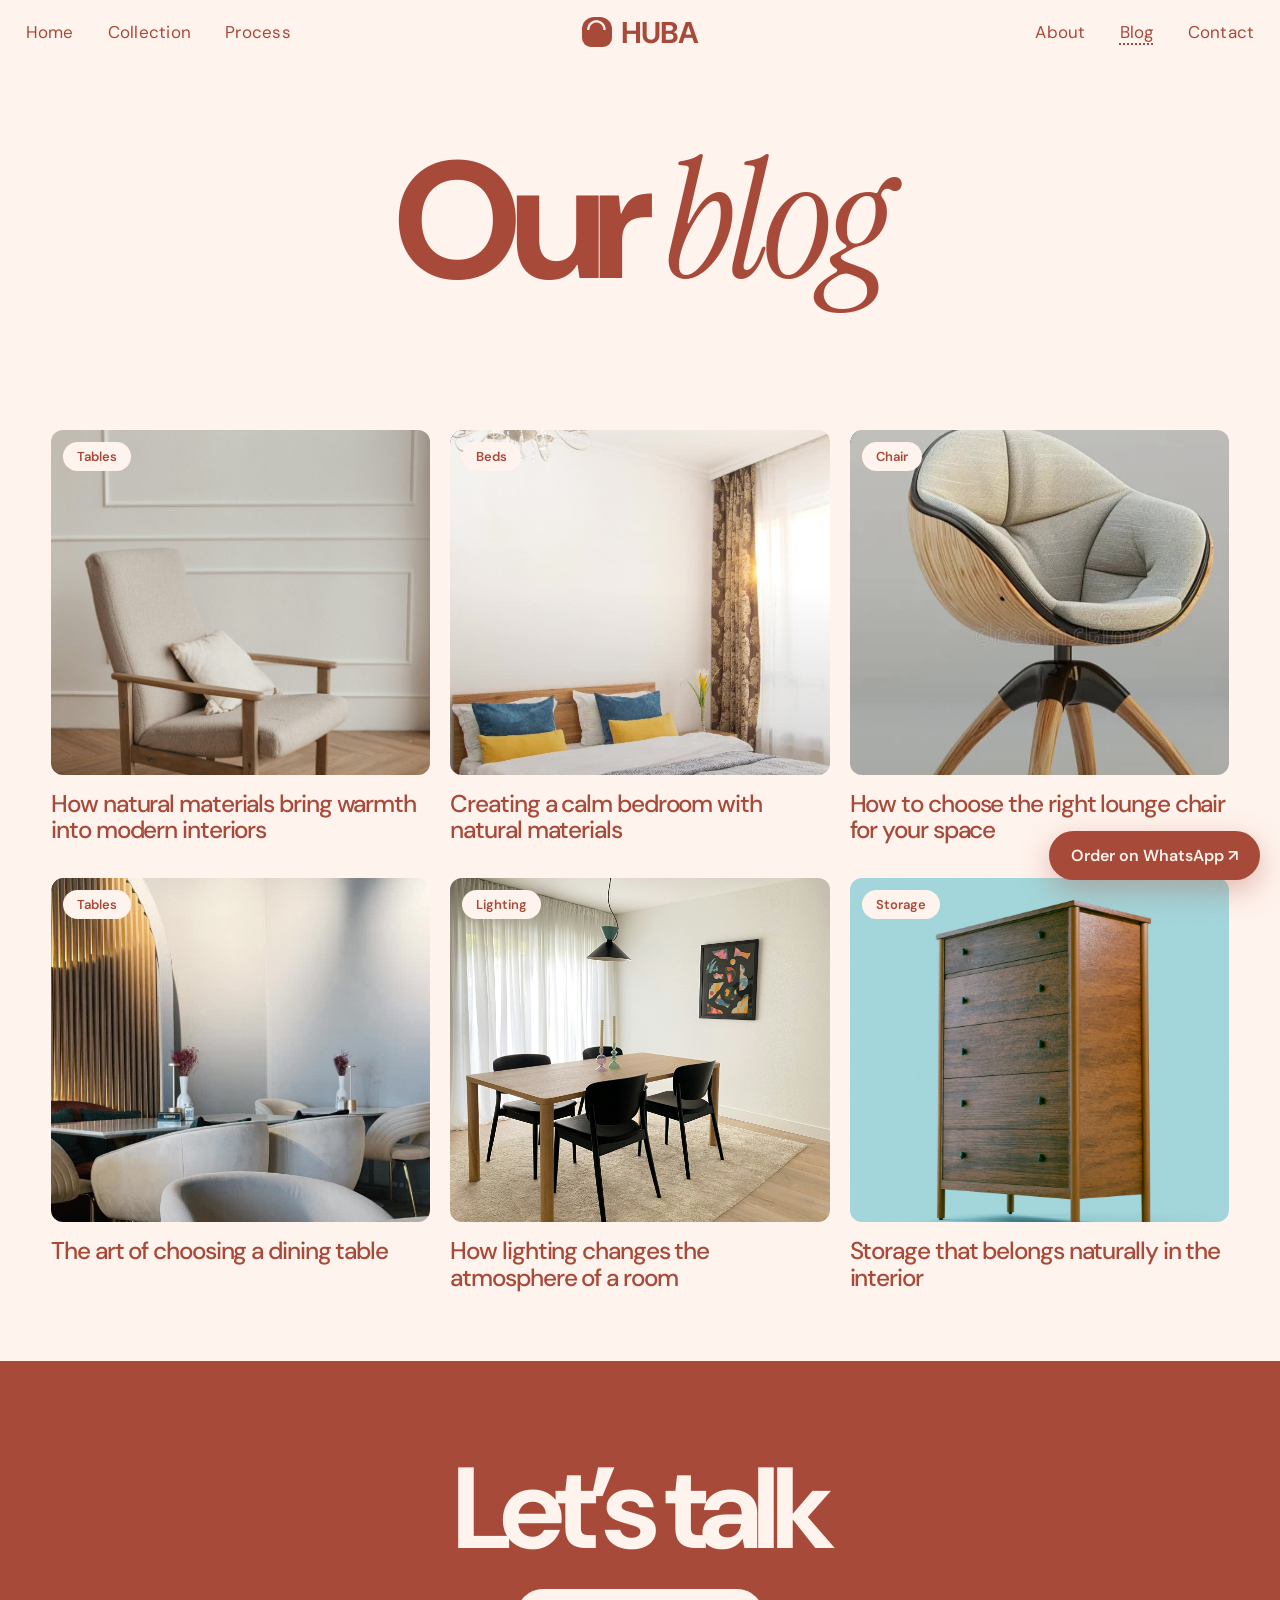
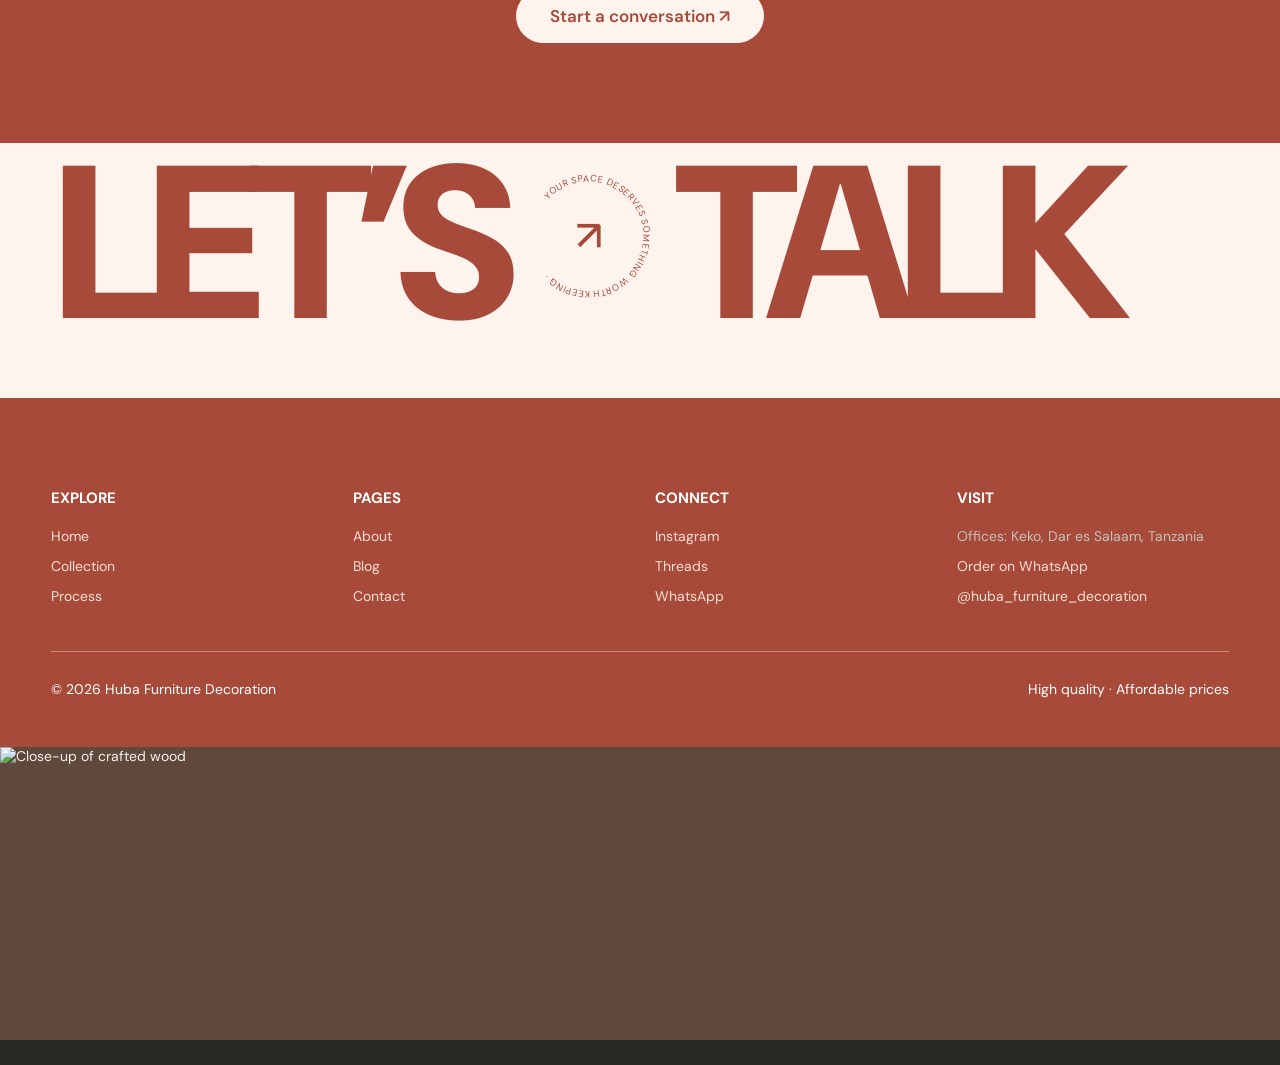
==== commit 97a945a9: "Rebrand site as Huba Furniture Decoration (Keko, Dar es Salaam) - Replace Furna/Rotterdam branding a" ====
--- a/blog.html
+++ b/blog.html
@@ -4,23 +4,24 @@
     <meta charset="UTF-8" />
     <meta name="viewport" content="width=device-width, initial-scale=1.0" />
     <meta name="theme-color" content="#fff3ed" />
-    <meta name="description" content="Notes from the Furna workshop on materials, rooms and living well with handmade furniture." />
-    <title>Our blog — Furna</title>
+    <meta name="description" content="Tips from Huba Furniture Decoration on furniture, rooms and decoration." />
+    <title>Our blog — Huba</title>
     <link rel="preconnect" href="https://fonts.googleapis.com" />
     <link rel="preconnect" href="https://fonts.gstatic.com" crossorigin />
     <link href="https://fonts.googleapis.com/css2?family=DM+Sans:wght@400;500;600;700&family=Instrument+Serif:ital@0;1&display=swap" rel="stylesheet" />
     <link rel="stylesheet" href="./styles.css" />
     <link rel="stylesheet" href="./site.css" />
+      <link rel="icon" type="image/png" href="./assets/logo.png" />
   </head>
   <body class="page">
     <a class="skip-link" href="#main">Skip to content</a>
     <header class="top-bar">
       <nav class="top-nav" aria-label="Main navigation"><a href="./index.html">Home</a><a href="./work.html">Collection</a><a href="./process.html">Process</a></nav>
-      <a class="top-brand" href="./index.html" aria-label="Furna home"><span class="brand-chair" aria-hidden="true">◡</span>FURNA<sup>®</sup></a>
-      <nav class="top-nav right" aria-label="More navigation"><a href="./studio.html">Studio</a><a href="./blog.html" aria-current="page">Blog</a><a href="./contact.html">Contact</a></nav>
+      <a class="top-brand" href="./index.html" aria-label="Huba home"><span class="brand-chair" aria-hidden="true">◡</span>HUBA</a>
+      <nav class="top-nav right" aria-label="More navigation"><a href="./studio.html">About</a><a href="./blog.html" aria-current="page">Blog</a><a href="./contact.html">Contact</a></nav>
       <button class="top-toggle" type="button" aria-expanded="false" aria-controls="top-menu" aria-label="Open menu">☰</button>
     </header>
-    <nav class="top-menu" id="top-menu" aria-label="Mobile navigation"><a href="./index.html">Home</a><a href="./work.html">Collection</a><a href="./process.html">Process</a><a href="./studio.html">Studio</a><a href="./blog.html" aria-current="page">Blog</a><a href="./contact.html">Contact</a></nav>
+    <nav class="top-menu" id="top-menu" aria-label="Mobile navigation"><a href="./index.html">Home</a><a href="./work.html">Collection</a><a href="./process.html">Process</a><a href="./studio.html">About</a><a href="./blog.html" aria-current="page">Blog</a><a href="./contact.html">Contact</a></nav>
 
     <main id="main">
       <section class="page-hero"><h1>Our <em>blog</em></h1></section>
@@ -37,7 +38,7 @@
       <section class="cta-band"><h2>Let’s talk</h2><a href="./contact.html">Start a conversation ↗</a></section>
     </main>
 
-    <footer id="contact"><div class="footer-top"><span class="eyebrow">Have something in mind?</span><a href="./contact.html" class="footer-title"><span class="footer-lets">LET’S</span><span class="footer-seal"><svg viewBox="0 0 200 200" aria-hidden="true"><defs><path id="footerTextPath" d="M100,100 m-78,0 a78,78 0 1,1 156,0 a78,78 0 1,1 -156,0"/></defs><text><textPath href="#footerTextPath" startOffset="50%" text-anchor="middle">YOUR SPACE DESERVES SOMETHING WORTH KEEPING ·</textPath></text><b>↗</b></svg></span><span class="footer-talk">TALK</span></a></div><div class="footer-bottom"><div><strong>EXPLORE</strong><a href="./index.html">Home</a><a href="./work.html">Collection</a><a href="./process.html">Process</a></div><div><strong>PAGES</strong><a href="./studio.html">Studio</a><a href="./blog.html">Blog</a><a href="./contact.html">Contact</a></div><div><strong>CONNECT</strong><a href="https://www.instagram.com/" target="_blank" rel="noopener">Instagram</a><a href="https://www.pinterest.com/" target="_blank" rel="noopener">Pinterest</a><a href="https://www.facebook.com/" target="_blank" rel="noopener">Facebook</a></div><div><strong>VISIT</strong><span>Keilestraat 9, 3029 BP Rotterdam, The Netherlands</span><a href="tel:+12025550147">+1 202 555 0147</a><a href="mailto:support@yourbrand.com">support@yourbrand.com</a></div><div class="copyright"><span>Designed by Webestica, Powered by Framer</span><span>Thu – Sat, 10:00 – 18:00</span></div></div><div class="footer-image"><img src="https://framerusercontent.com/images/OxNCsTc8RmMDYWlXSknclZlmFs.jpg?width=1920&height=420" alt="Hands shaping wood in the Furna workshop" loading="lazy" /></div></footer>
+    <footer id="contact"><div class="footer-top"><span class="eyebrow">Have something in mind?</span><a href="./contact.html" class="footer-title"><span class="footer-lets">LET’S</span><span class="footer-seal"><svg viewBox="0 0 200 200" aria-hidden="true"><defs><path id="footerTextPath" d="M100,100 m-78,0 a78,78 0 1,1 156,0 a78,78 0 1,1 -156,0"/></defs><text><textPath href="#footerTextPath" startOffset="50%" text-anchor="middle">YOUR SPACE DESERVES SOMETHING WORTH KEEPING ·</textPath></text><b>↗</b></svg></span><span class="footer-talk">TALK</span></a></div><div class="footer-bottom"><div><strong>EXPLORE</strong><a href="./index.html">Home</a><a href="./work.html">Collection</a><a href="./process.html">Process</a></div><div><strong>PAGES</strong><a href="./studio.html">About</a><a href="./blog.html">Blog</a><a href="./contact.html">Contact</a></div><div><strong>CONNECT</strong><a href="https://www.instagram.com/huba_furniture_decoration/" target="_blank" rel="noopener">Instagram</a><a href="https://www.threads.net/@huba_furniture_decoration" target="_blank" rel="noopener">Threads</a><a href="https://wa.me/message/7TASPGWT6H77O1" target="_blank" rel="noopener">WhatsApp</a></div><div><strong>VISIT</strong><span>Offices: Keko, Dar es Salaam, Tanzania</span><a href="https://wa.me/message/7TASPGWT6H77O1" target="_blank" rel="noopener">Order on WhatsApp</a><a href="https://www.instagram.com/huba_furniture_decoration/" target="_blank" rel="noopener">@huba_furniture_decoration</a></div><div class="copyright"><span>© 2026 Huba Furniture Decoration</span><span>High quality · Affordable prices</span></div></div><div class="footer-image"><img src="https://framerusercontent.com/images/OxNCsTc8RmMDYWlXSknclZlmFs.jpg?width=1920&height=420" alt="Close-up of crafted wood" loading="lazy" /></div></footer>
     <script src="./site.js"></script>
   </body>
 </html>
--- a/site.css
+++ b/site.css
@@ -242,3 +242,35 @@
 
 /* Keep anchor jumps clear of the sticky header */
 html { scroll-padding-top: 64px; }
+
+/* ---------- Studio strip: scrolling category marquee (replaces the old video) ---------- */
+.studio-image { background: var(--peach); }
+.cat-marquee { position: absolute; inset: 0; display: flex; align-items: center; overflow: hidden; -webkit-mask-image: linear-gradient(90deg, transparent 0, #000 12%, #000 88%, transparent 100%); mask-image: linear-gradient(90deg, transparent 0, #000 12%, #000 88%, transparent 100%); }
+.cat-track { display: flex; width: max-content; animation: cat-scroll var(--cat-duration, 60s) linear infinite; will-change: transform; }
+.cat-marquee:hover .cat-track { animation-play-state: paused; }
+@keyframes cat-scroll { to { transform: translateX(-50%); } }
+.cat-group { display: flex; flex: none; margin: 0; padding: 0 clamp(70px, 11vw, 220px) 0 0; list-style: none; gap: clamp(70px, 11vw, 220px); }
+.cat-item { display: flex; align-items: center; gap: clamp(20px, 3vw, 54px); color: var(--rust); font-family: var(--switzer); }
+.cat-blob { display: block; flex: none; width: clamp(150px, 15vw, 290px); aspect-ratio: 1; overflow: hidden; background: #efe3da; transition: transform .5s cubic-bezier(.2, .7, .2, 1); }
+.cat-blob img { width: 100%; height: 100%; object-fit: cover; display: block; }
+.cat-item:hover .cat-blob { transform: scale(1.06) rotate(-3deg); }
+.shape-circle { clip-path: circle(50%); }
+.shape-pentagon { clip-path: url(#clip-pentagon); }
+.shape-lobes { clip-path: url(#clip-lobes); }
+.cat-label { font-size: clamp(40px, 5.2vw, 100px); font-weight: 500; letter-spacing: -.055em; line-height: 1; white-space: nowrap; }
+@media (prefers-reduced-motion: reduce) { .cat-track { animation: none; } .cat-marquee { overflow-x: auto; } }
+.studio-image .studio-label { color: var(--rust); text-shadow: none; }
+.studio-image .image-caption { color: var(--rust); text-shadow: none; opacity: .75; }
+
+/* ---------- Huba additions (same palette, no theme change) ---------- */
+.material-list.plain { flex-wrap: wrap; }
+.material-list.plain > span { width: auto; min-height: 0; padding: 16px 28px; justify-content: center; border-radius: 999px; }
+.testimonial-person img { background: #000; }
+.wa-float { position: fixed; right: 20px; bottom: 20px; z-index: 60; display: inline-flex; align-items: center; gap: 10px; padding: 14px 22px; border-radius: 999px; background: var(--rust); color: var(--peach); font-family: var(--switzer); font-size: 16px; font-weight: 600; box-shadow: 0 10px 30px rgba(168, 74, 57, .35); transition: background .2s, transform .2s; }
+.wa-float:hover { background: #923c2f; transform: translateY(-2px); }
+@media (max-width: 560px) { .wa-float { right: 12px; bottom: 12px; padding: 12px 18px; font-size: 14px; } }
+footer .footer-bottom .wordmark { font-size: 34px !important; color: #fff !important; letter-spacing: -.04em; }
+@media (max-width: 620px) {
+  .hero-object-sub { top: 33svh; bottom: auto; max-width: 230px; }
+  .hero-object-caption { background: var(--peach); padding: 8px 14px; border-radius: 999px; right: 5vw; }
+}
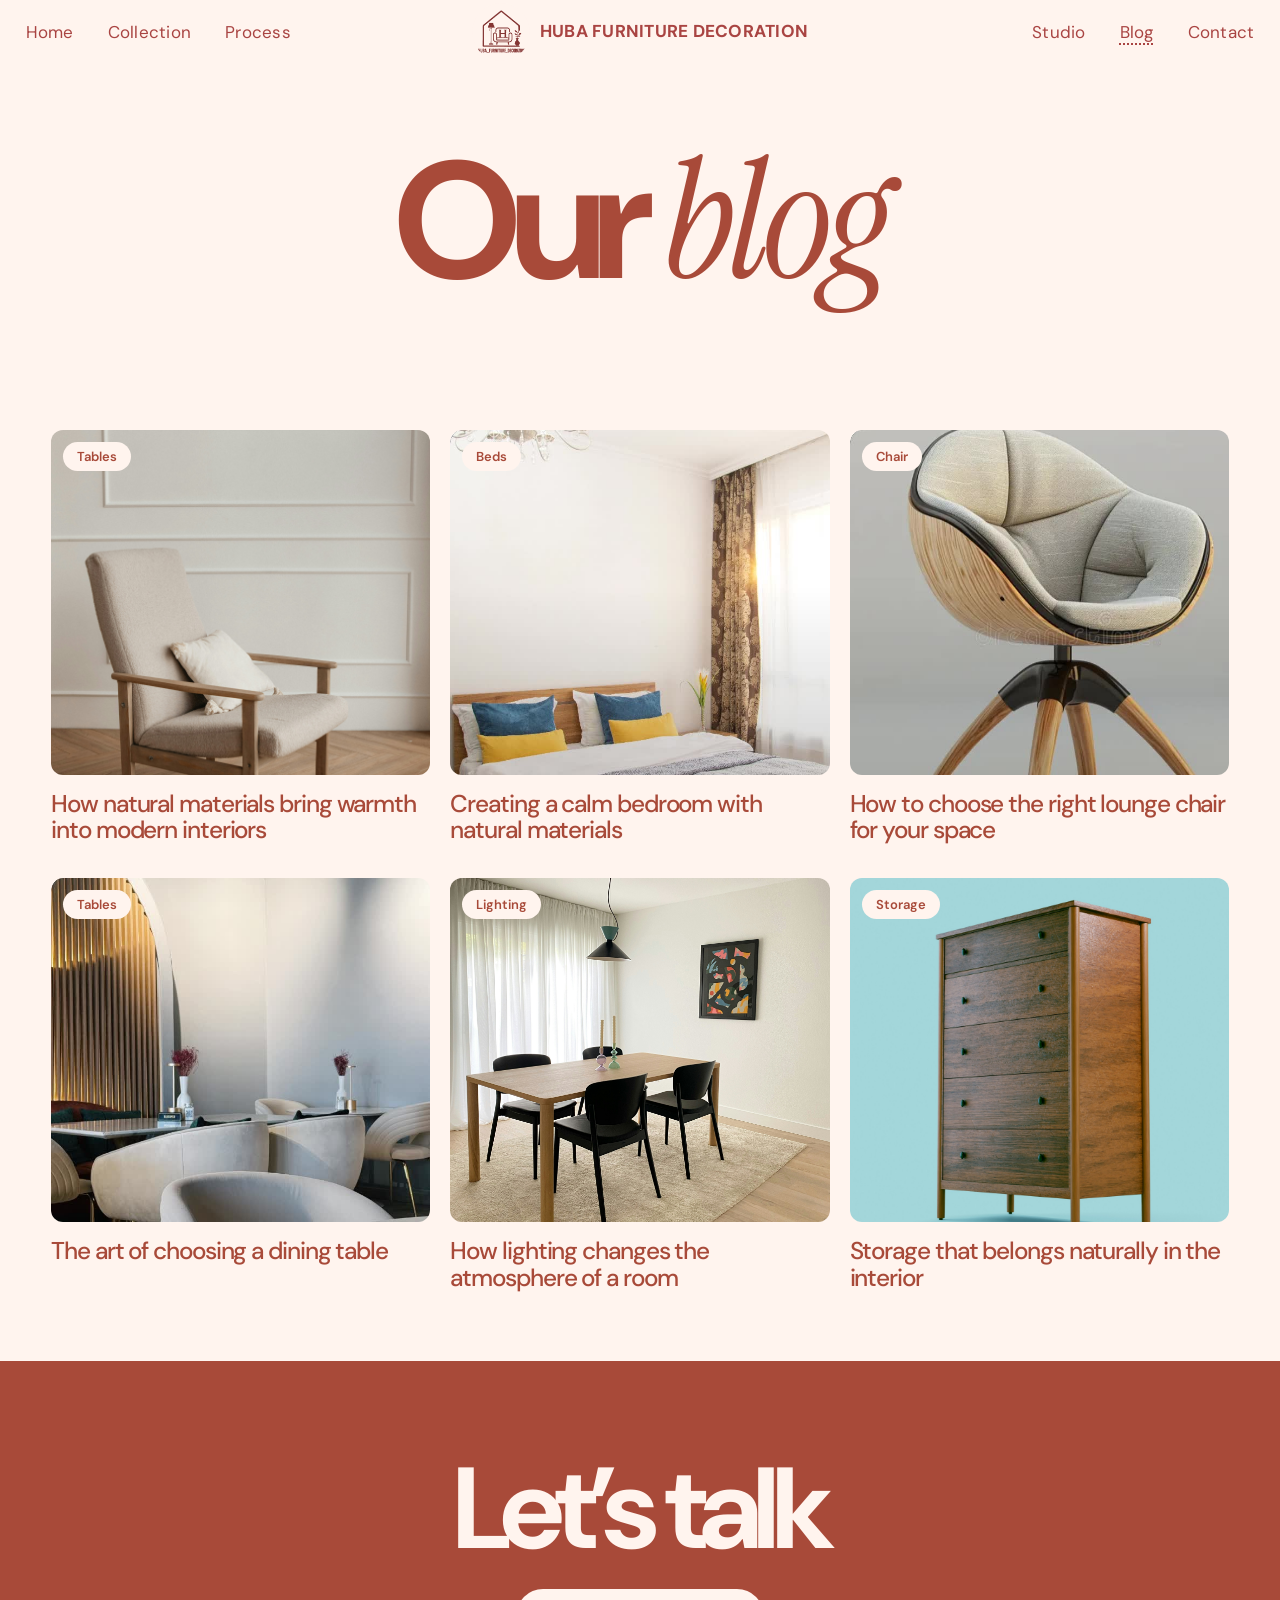
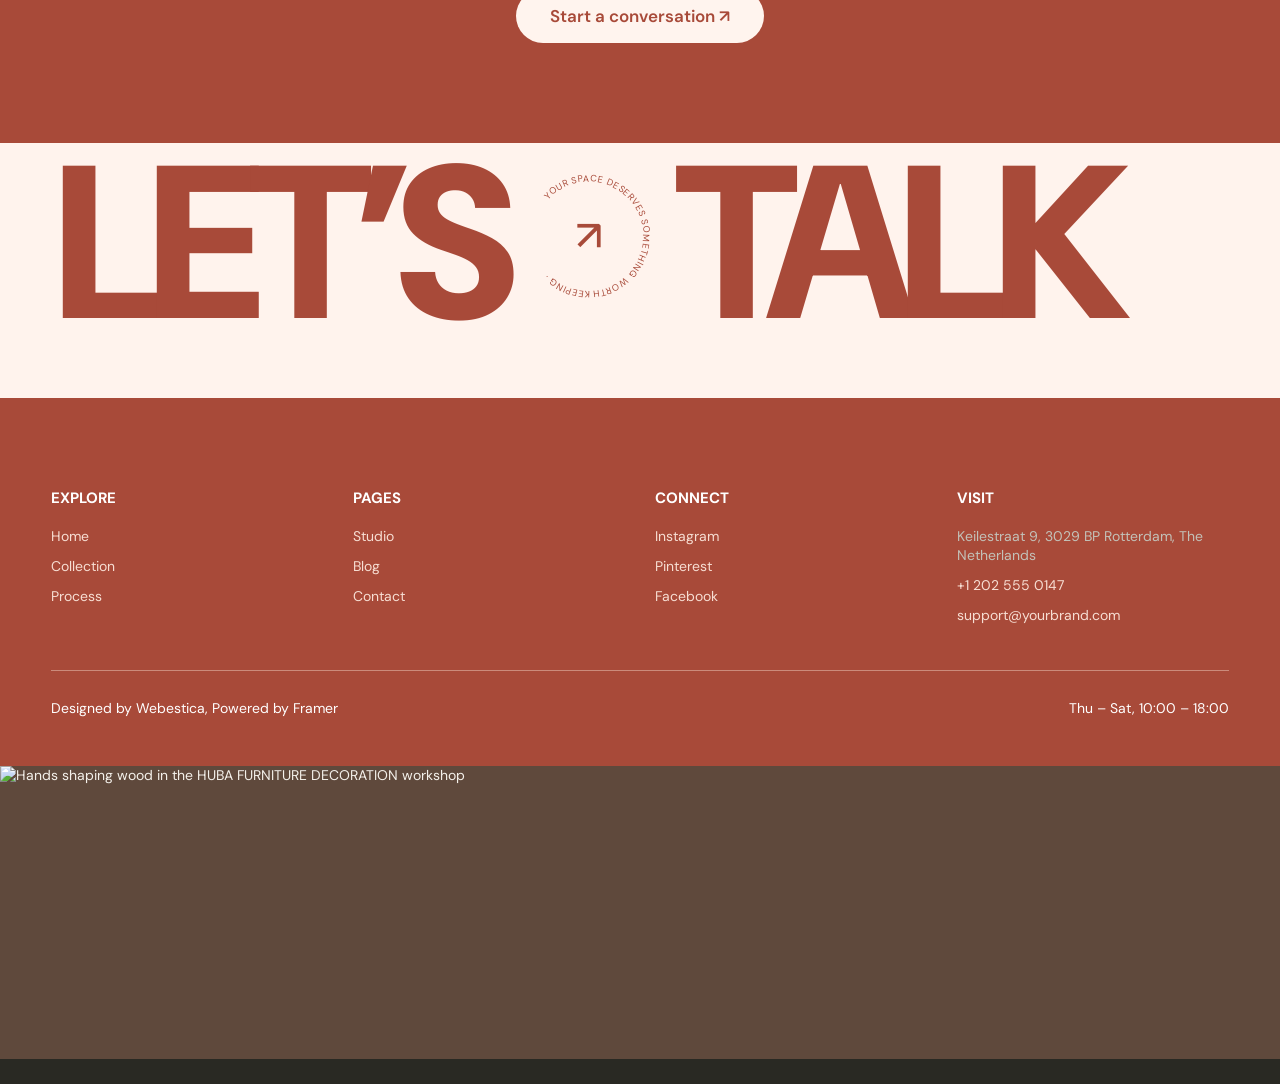
==== commit 978e2cef: "Rebrand site and update homepage Replace Furna branding with HUBA FURNITURE DECORATION across the si" ====
--- a/blog.html
+++ b/blog.html
@@ -4,24 +4,23 @@
     <meta charset="UTF-8" />
     <meta name="viewport" content="width=device-width, initial-scale=1.0" />
     <meta name="theme-color" content="#fff3ed" />
-    <meta name="description" content="Tips from Huba Furniture Decoration on furniture, rooms and decoration." />
-    <title>Our blog — Huba</title>
+    <meta name="description" content="Notes from the HUBA FURNITURE DECORATION workshop on materials, rooms and living well with handmade furniture." />
+    <title>Our blog — HUBA FURNITURE DECORATION</title>
     <link rel="preconnect" href="https://fonts.googleapis.com" />
     <link rel="preconnect" href="https://fonts.gstatic.com" crossorigin />
     <link href="https://fonts.googleapis.com/css2?family=DM+Sans:wght@400;500;600;700&family=Instrument+Serif:ital@0;1&display=swap" rel="stylesheet" />
     <link rel="stylesheet" href="./styles.css" />
     <link rel="stylesheet" href="./site.css" />
-      <link rel="icon" type="image/png" href="./assets/logo.png" />
   </head>
   <body class="page">
     <a class="skip-link" href="#main">Skip to content</a>
     <header class="top-bar">
       <nav class="top-nav" aria-label="Main navigation"><a href="./index.html">Home</a><a href="./work.html">Collection</a><a href="./process.html">Process</a></nav>
-      <a class="top-brand" href="./index.html" aria-label="Huba home"><span class="brand-chair" aria-hidden="true">◡</span>HUBA</a>
-      <nav class="top-nav right" aria-label="More navigation"><a href="./studio.html">About</a><a href="./blog.html" aria-current="page">Blog</a><a href="./contact.html">Contact</a></nav>
+      <a class="top-brand" href="./index.html" aria-label="HUBA FURNITURE DECORATION home"><img class="site-logo" src="./assets/huba-logo.png" alt="HUBA FURNITURE DECORATION" /><span class="site-name">HUBA FURNITURE DECORATION</span></a>
+      <nav class="top-nav right" aria-label="More navigation"><a href="./studio.html">Studio</a><a href="./blog.html" aria-current="page">Blog</a><a href="./contact.html">Contact</a></nav>
       <button class="top-toggle" type="button" aria-expanded="false" aria-controls="top-menu" aria-label="Open menu">☰</button>
     </header>
-    <nav class="top-menu" id="top-menu" aria-label="Mobile navigation"><a href="./index.html">Home</a><a href="./work.html">Collection</a><a href="./process.html">Process</a><a href="./studio.html">About</a><a href="./blog.html" aria-current="page">Blog</a><a href="./contact.html">Contact</a></nav>
+    <nav class="top-menu" id="top-menu" aria-label="Mobile navigation"><a href="./index.html">Home</a><a href="./work.html">Collection</a><a href="./process.html">Process</a><a href="./studio.html">Studio</a><a href="./blog.html" aria-current="page">Blog</a><a href="./contact.html">Contact</a></nav>
 
     <main id="main">
       <section class="page-hero"><h1>Our <em>blog</em></h1></section>
@@ -38,7 +37,7 @@
       <section class="cta-band"><h2>Let’s talk</h2><a href="./contact.html">Start a conversation ↗</a></section>
     </main>
 
-    <footer id="contact"><div class="footer-top"><span class="eyebrow">Have something in mind?</span><a href="./contact.html" class="footer-title"><span class="footer-lets">LET’S</span><span class="footer-seal"><svg viewBox="0 0 200 200" aria-hidden="true"><defs><path id="footerTextPath" d="M100,100 m-78,0 a78,78 0 1,1 156,0 a78,78 0 1,1 -156,0"/></defs><text><textPath href="#footerTextPath" startOffset="50%" text-anchor="middle">YOUR SPACE DESERVES SOMETHING WORTH KEEPING ·</textPath></text><b>↗</b></svg></span><span class="footer-talk">TALK</span></a></div><div class="footer-bottom"><div><strong>EXPLORE</strong><a href="./index.html">Home</a><a href="./work.html">Collection</a><a href="./process.html">Process</a></div><div><strong>PAGES</strong><a href="./studio.html">About</a><a href="./blog.html">Blog</a><a href="./contact.html">Contact</a></div><div><strong>CONNECT</strong><a href="https://www.instagram.com/huba_furniture_decoration/" target="_blank" rel="noopener">Instagram</a><a href="https://www.threads.net/@huba_furniture_decoration" target="_blank" rel="noopener">Threads</a><a href="https://wa.me/message/7TASPGWT6H77O1" target="_blank" rel="noopener">WhatsApp</a></div><div><strong>VISIT</strong><span>Offices: Keko, Dar es Salaam, Tanzania</span><a href="https://wa.me/message/7TASPGWT6H77O1" target="_blank" rel="noopener">Order on WhatsApp</a><a href="https://www.instagram.com/huba_furniture_decoration/" target="_blank" rel="noopener">@huba_furniture_decoration</a></div><div class="copyright"><span>© 2026 Huba Furniture Decoration</span><span>High quality · Affordable prices</span></div></div><div class="footer-image"><img src="https://framerusercontent.com/images/OxNCsTc8RmMDYWlXSknclZlmFs.jpg?width=1920&height=420" alt="Close-up of crafted wood" loading="lazy" /></div></footer>
+    <footer id="contact"><div class="footer-top"><span class="eyebrow">Have something in mind?</span><a href="./contact.html" class="footer-title"><span class="footer-lets">LET’S</span><span class="footer-seal"><svg viewBox="0 0 200 200" aria-hidden="true"><defs><path id="footerTextPath" d="M100,100 m-78,0 a78,78 0 1,1 156,0 a78,78 0 1,1 -156,0"/></defs><text><textPath href="#footerTextPath" startOffset="50%" text-anchor="middle">YOUR SPACE DESERVES SOMETHING WORTH KEEPING ·</textPath></text><b>↗</b></svg></span><span class="footer-talk">TALK</span></a></div><div class="footer-bottom"><div><strong>EXPLORE</strong><a href="./index.html">Home</a><a href="./work.html">Collection</a><a href="./process.html">Process</a></div><div><strong>PAGES</strong><a href="./studio.html">Studio</a><a href="./blog.html">Blog</a><a href="./contact.html">Contact</a></div><div><strong>CONNECT</strong><a href="https://www.instagram.com/" target="_blank" rel="noopener">Instagram</a><a href="https://www.pinterest.com/" target="_blank" rel="noopener">Pinterest</a><a href="https://www.facebook.com/" target="_blank" rel="noopener">Facebook</a></div><div><strong>VISIT</strong><span>Keilestraat 9, 3029 BP Rotterdam, The Netherlands</span><a href="tel:+12025550147">+1 202 555 0147</a><a href="mailto:support@yourbrand.com">support@yourbrand.com</a></div><div class="copyright"><span>Designed by Webestica, Powered by Framer</span><span>Thu – Sat, 10:00 – 18:00</span></div></div><div class="footer-image"><img src="https://framerusercontent.com/images/OxNCsTc8RmMDYWlXSknclZlmFs.jpg?width=1920&height=420" alt="Hands shaping wood in the HUBA FURNITURE DECORATION workshop" loading="lazy" /></div></footer>
     <script src="./site.js"></script>
   </body>
 </html>
--- a/site.css
+++ b/site.css
@@ -3,7 +3,7 @@
    Loaded AFTER styles.css (and work.css) on every page.
    ========================================================================== */
 
-:root { --peach: #fff3ed; --peach-2: #fff0e8; --switzer: Switzer, 'DM Sans', Arial, sans-serif; }
+:root { --peach: #fff4ee; --peach-2: #fff0e8; --switzer: Switzer, 'DM Sans', Arial, sans-serif; }
 
 body { background: var(--peach); }
 :focus-visible { outline: 2px solid var(--rust); outline-offset: 3px; }
@@ -11,13 +11,15 @@
 .skip-link:focus { left: 8px; }
 
 /* ---------- Header ---------- */
-.top-bar { position: sticky; top: 0; z-index: 50; height: 64px; padding: 0 2vw; display: grid; grid-template-columns: 1fr auto 1fr; align-items: center; background: var(--peach); color: var(--rust); font-family: var(--switzer); }
+.top-bar { position: sticky; top: 0; z-index: 50; height: 64px; padding: 0 2vw; display: grid; grid-template-columns: 1fr auto 1fr; align-items: center; background: #fff4ee; color: #a94442; font-family: var(--switzer); }
 .top-nav { display: flex; align-items: center; gap: 34px; }
 .top-nav.right { justify-content: flex-end; }
 .top-nav a { font-size: 17px; letter-spacing: .015em; transition: opacity .2s; }
 .top-nav a:hover { opacity: .65; }
 .top-nav a[aria-current="page"] { text-decoration: underline dotted; text-decoration-thickness: 2px; text-underline-offset: 5px; }
-.top-brand { display: flex; align-items: center; gap: 9px; font-size: 30px; font-weight: 700; letter-spacing: -.04em; }
+.top-brand { display: flex; align-items: center; justify-content: flex-start; gap: 10px; width: max-content; height: 58px; color: #a94442; white-space: nowrap; }
+.site-logo { display: block; width: 58px; height: 58px; flex: 0 0 auto; object-fit: contain; border-radius: 50%; background: #fff4ee; }
+.site-name { color: #a94442; font-size: clamp(13px, 1.35vw, 19px); font-weight: 700; letter-spacing: .015em; line-height: 1; }
 .top-brand sup { font-size: 13px; margin-left: -8px; align-self: flex-start; margin-top: 3px; }
 .brand-chair { display: inline-grid; place-items: center; width: 30px; height: 30px; border-radius: 9px 9px 12px 12px; background: var(--rust); color: var(--peach); font-size: 23px; line-height: 1; transform: rotate(180deg); }
 .top-toggle { display: none; border: 0; background: none; color: var(--rust); font-size: 26px; line-height: 1; cursor: pointer; padding: 6px; }
@@ -25,13 +27,20 @@
 @media (max-width: 800px) {
   .top-bar { grid-template-columns: 1fr auto; padding: 0 5vw; height: 60px; }
   .top-nav { display: none; }
-  .top-brand { grid-column: 1; grid-row: 1; font-size: 26px; }
+  .top-brand { grid-column: 1; grid-row: 1; width: max-content; height: 54px; justify-self: start; gap: 8px; }
+  .top-brand .site-logo { width: 50px; height: 50px; }
+  .top-brand .site-name { max-width: 205px; white-space: normal; font-size: clamp(12px, 3.4vw, 16px); }
   .top-toggle { display: block; grid-column: 2; grid-row: 1; }
   .top-menu { position: fixed; top: 60px; left: 0; right: 0; background: var(--peach); border-bottom: 1px solid #efc9bb; padding: 14px 5vw 26px; flex-direction: column; gap: 4px; z-index: 49; font-family: var(--switzer); color: var(--rust); }
   .top-menu.open { display: flex; }
   .top-menu a { font-size: 26px; font-weight: 500; letter-spacing: -.03em; padding: 8px 0; }
   .top-menu a[aria-current="page"] { text-decoration: underline dotted; text-underline-offset: 6px; }
 }
+
+.footer-bottom>div.footer-brand { display: flex; flex-direction: row; align-items: center; gap: 10px; width: 230px; }
+.footer-brand .site-logo { width: 88px; height: 88px; }
+.footer-brand .site-name { max-width: 130px; font-size: 13px; line-height: 1.25; }
+@media(max-width:620px){.footer-bottom>div.footer-brand{width:100%}.footer-brand .site-logo{width:68px;height:68px}}
 
 /* ---------- Home hero (scroll-driven chair) ---------- */
 .hero-object-stage { top: 64px; height: calc(100vh - 64px); min-height: 560px; }
@@ -242,35 +251,3 @@
 
 /* Keep anchor jumps clear of the sticky header */
 html { scroll-padding-top: 64px; }
-
-/* ---------- Studio strip: scrolling category marquee (replaces the old video) ---------- */
-.studio-image { background: var(--peach); }
-.cat-marquee { position: absolute; inset: 0; display: flex; align-items: center; overflow: hidden; -webkit-mask-image: linear-gradient(90deg, transparent 0, #000 12%, #000 88%, transparent 100%); mask-image: linear-gradient(90deg, transparent 0, #000 12%, #000 88%, transparent 100%); }
-.cat-track { display: flex; width: max-content; animation: cat-scroll var(--cat-duration, 60s) linear infinite; will-change: transform; }
-.cat-marquee:hover .cat-track { animation-play-state: paused; }
-@keyframes cat-scroll { to { transform: translateX(-50%); } }
-.cat-group { display: flex; flex: none; margin: 0; padding: 0 clamp(70px, 11vw, 220px) 0 0; list-style: none; gap: clamp(70px, 11vw, 220px); }
-.cat-item { display: flex; align-items: center; gap: clamp(20px, 3vw, 54px); color: var(--rust); font-family: var(--switzer); }
-.cat-blob { display: block; flex: none; width: clamp(150px, 15vw, 290px); aspect-ratio: 1; overflow: hidden; background: #efe3da; transition: transform .5s cubic-bezier(.2, .7, .2, 1); }
-.cat-blob img { width: 100%; height: 100%; object-fit: cover; display: block; }
-.cat-item:hover .cat-blob { transform: scale(1.06) rotate(-3deg); }
-.shape-circle { clip-path: circle(50%); }
-.shape-pentagon { clip-path: url(#clip-pentagon); }
-.shape-lobes { clip-path: url(#clip-lobes); }
-.cat-label { font-size: clamp(40px, 5.2vw, 100px); font-weight: 500; letter-spacing: -.055em; line-height: 1; white-space: nowrap; }
-@media (prefers-reduced-motion: reduce) { .cat-track { animation: none; } .cat-marquee { overflow-x: auto; } }
-.studio-image .studio-label { color: var(--rust); text-shadow: none; }
-.studio-image .image-caption { color: var(--rust); text-shadow: none; opacity: .75; }
-
-/* ---------- Huba additions (same palette, no theme change) ---------- */
-.material-list.plain { flex-wrap: wrap; }
-.material-list.plain > span { width: auto; min-height: 0; padding: 16px 28px; justify-content: center; border-radius: 999px; }
-.testimonial-person img { background: #000; }
-.wa-float { position: fixed; right: 20px; bottom: 20px; z-index: 60; display: inline-flex; align-items: center; gap: 10px; padding: 14px 22px; border-radius: 999px; background: var(--rust); color: var(--peach); font-family: var(--switzer); font-size: 16px; font-weight: 600; box-shadow: 0 10px 30px rgba(168, 74, 57, .35); transition: background .2s, transform .2s; }
-.wa-float:hover { background: #923c2f; transform: translateY(-2px); }
-@media (max-width: 560px) { .wa-float { right: 12px; bottom: 12px; padding: 12px 18px; font-size: 14px; } }
-footer .footer-bottom .wordmark { font-size: 34px !important; color: #fff !important; letter-spacing: -.04em; }
-@media (max-width: 620px) {
-  .hero-object-sub { top: 33svh; bottom: auto; max-width: 230px; }
-  .hero-object-caption { background: var(--peach); padding: 8px 14px; border-radius: 999px; right: 5vw; }
-}
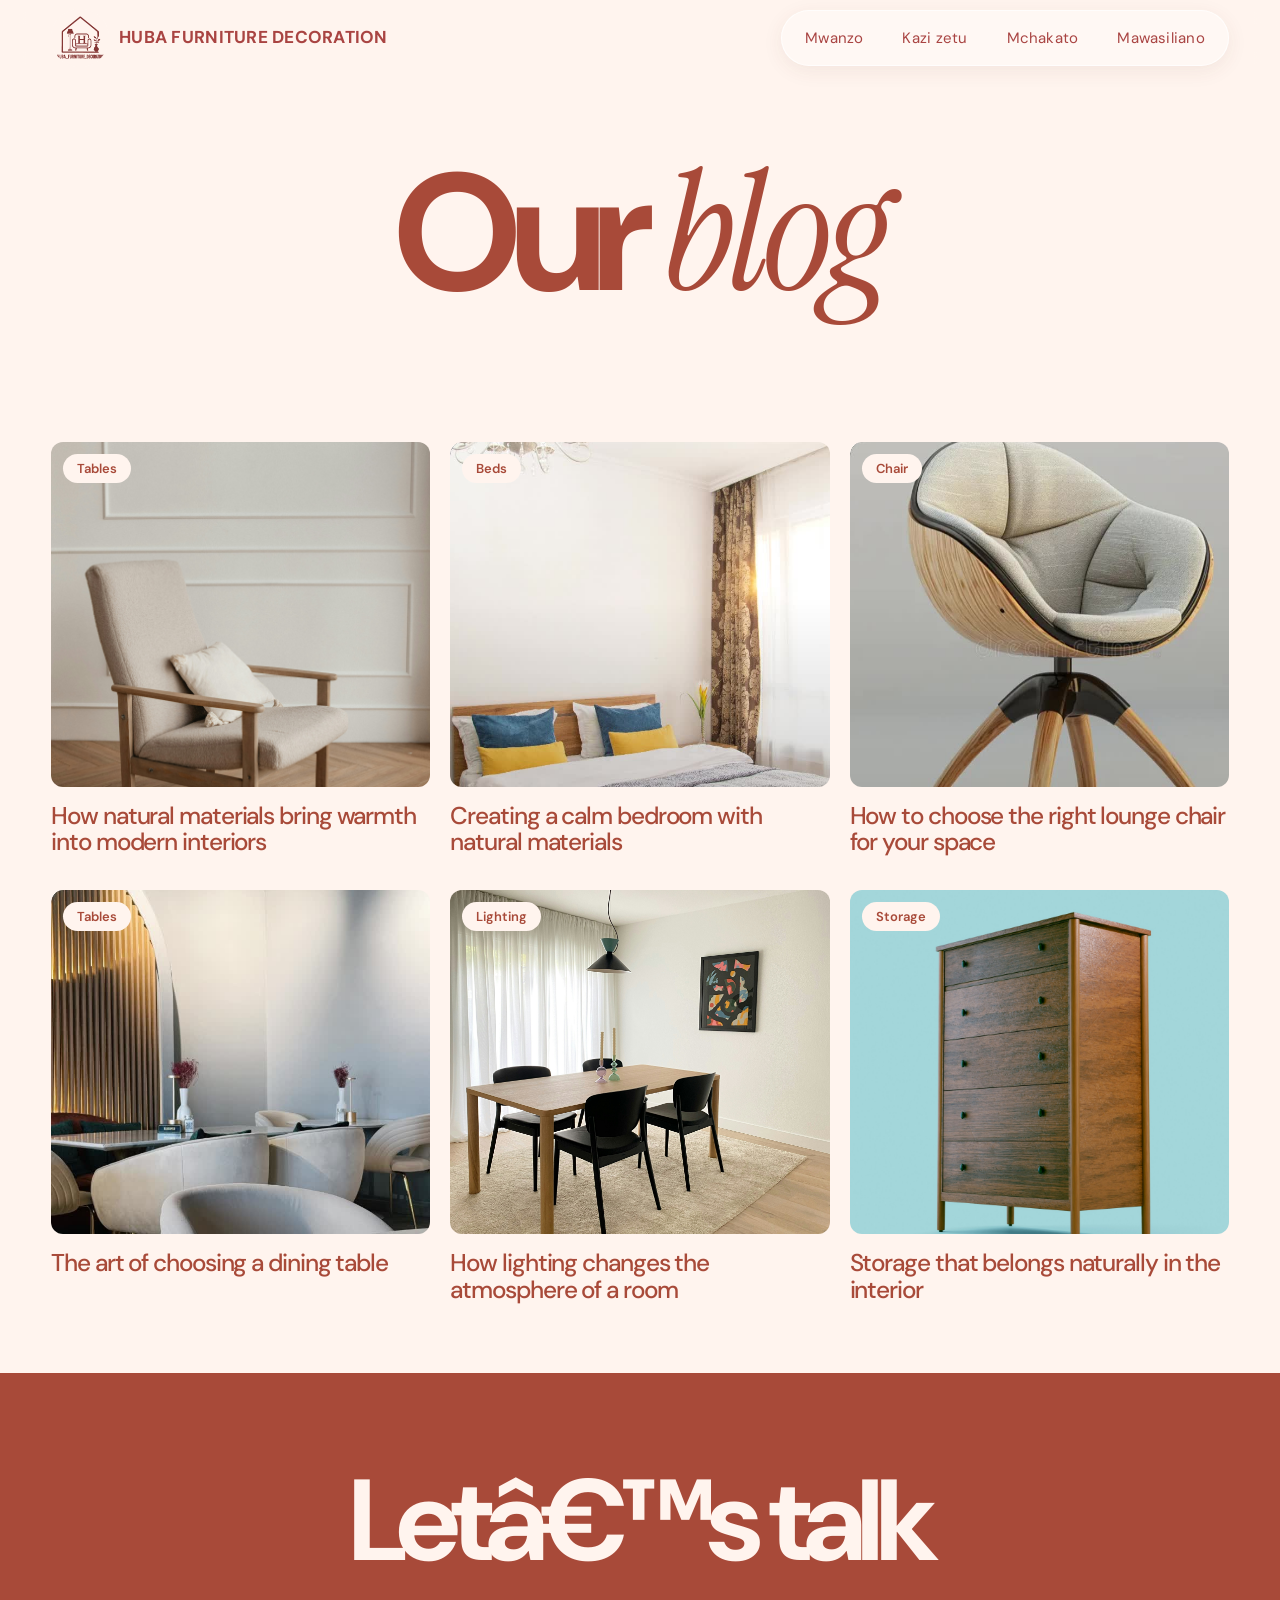
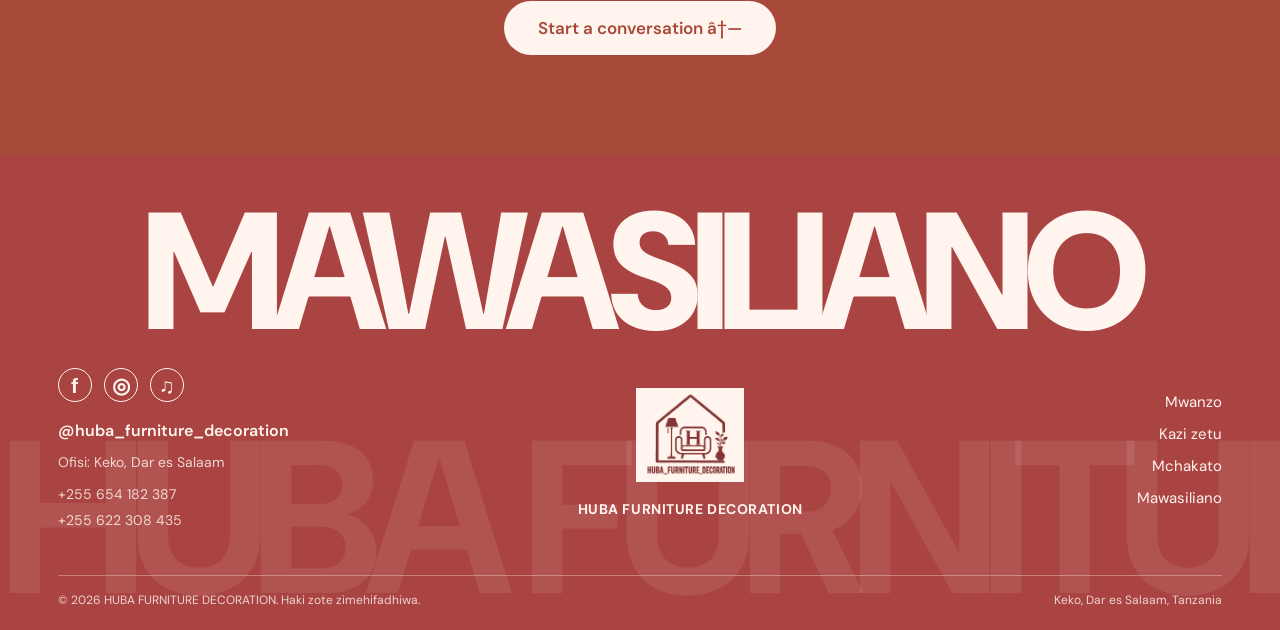
==== commit 5b38a987: "Expand the Swahili furniture catalogue Add portfolio images, category filters, and detailed product " ====
--- a/blog.html
+++ b/blog.html
@@ -1,11 +1,11 @@
-<!doctype html>
+﻿<!doctype html>
 <html lang="en">
   <head>
     <meta charset="UTF-8" />
     <meta name="viewport" content="width=device-width, initial-scale=1.0" />
     <meta name="theme-color" content="#fff3ed" />
     <meta name="description" content="Notes from the HUBA FURNITURE DECORATION workshop on materials, rooms and living well with handmade furniture." />
-    <title>Our blog — HUBA FURNITURE DECORATION</title>
+    <title>Our blog â€” HUBA FURNITURE DECORATION</title>
     <link rel="preconnect" href="https://fonts.googleapis.com" />
     <link rel="preconnect" href="https://fonts.gstatic.com" crossorigin />
     <link href="https://fonts.googleapis.com/css2?family=DM+Sans:wght@400;500;600;700&family=Instrument+Serif:ital@0;1&display=swap" rel="stylesheet" />
@@ -15,12 +15,11 @@
   <body class="page">
     <a class="skip-link" href="#main">Skip to content</a>
     <header class="top-bar">
-      <nav class="top-nav" aria-label="Main navigation"><a href="./index.html">Home</a><a href="./work.html">Collection</a><a href="./process.html">Process</a></nav>
-      <a class="top-brand" href="./index.html" aria-label="HUBA FURNITURE DECORATION home"><img class="site-logo" src="./assets/huba-logo.png" alt="HUBA FURNITURE DECORATION" /><span class="site-name">HUBA FURNITURE DECORATION</span></a>
-      <nav class="top-nav right" aria-label="More navigation"><a href="./studio.html">Studio</a><a href="./blog.html" aria-current="page">Blog</a><a href="./contact.html">Contact</a></nav>
-      <button class="top-toggle" type="button" aria-expanded="false" aria-controls="top-menu" aria-label="Open menu">☰</button>
+      <a class="top-brand" href="./index.html" aria-label="HUBA FURNITURE DECORATION, Mwanzo"><img class="site-logo" src="./assets/huba-logo.png" alt="" /><span class="site-name">HUBA FURNITURE DECORATION</span></a>
+      <nav class="top-nav" aria-label="Urambazaji mkuu"><a href="./index.html">Mwanzo</a><a href="./work.html">Kazi zetu</a><a href="./index.html#process">Mchakato</a><a href="./index.html#contact">Mawasiliano</a></nav>
+      <button class="top-toggle" type="button" aria-expanded="false" aria-controls="top-menu" aria-label="Fungua menyu">&#9776;</button>
     </header>
-    <nav class="top-menu" id="top-menu" aria-label="Mobile navigation"><a href="./index.html">Home</a><a href="./work.html">Collection</a><a href="./process.html">Process</a><a href="./studio.html">Studio</a><a href="./blog.html" aria-current="page">Blog</a><a href="./contact.html">Contact</a></nav>
+    <nav class="top-menu" id="top-menu" aria-label="Urambazaji wa simu"><a href="./index.html">Mwanzo</a><a href="./work.html">Kazi zetu</a><a href="./index.html#process">Mchakato</a><a href="./index.html#contact">Mawasiliano</a></nav>
 
     <main id="main">
       <section class="page-hero"><h1>Our <em>blog</em></h1></section>
@@ -34,10 +33,38 @@
           <article class="post-card"><a class="post-photo" href="./post.html?slug=storage-that-belongs"><img src="./assets/storage.jpg" alt="Wooden storage unit in a living room" loading="lazy" decoding="async" /><span class="tag-chip">Storage</span></a><h2><a href="./post.html?slug=storage-that-belongs">Storage that belongs naturally in the interior</a></h2></article>
         </div>
       </section>
-      <section class="cta-band"><h2>Let’s talk</h2><a href="./contact.html">Start a conversation ↗</a></section>
+      <section class="cta-band"><h2>Letâ€™s talk</h2><a href="./contact.html">Start a conversation â†—</a></section>
     </main>
 
-    <footer id="contact"><div class="footer-top"><span class="eyebrow">Have something in mind?</span><a href="./contact.html" class="footer-title"><span class="footer-lets">LET’S</span><span class="footer-seal"><svg viewBox="0 0 200 200" aria-hidden="true"><defs><path id="footerTextPath" d="M100,100 m-78,0 a78,78 0 1,1 156,0 a78,78 0 1,1 -156,0"/></defs><text><textPath href="#footerTextPath" startOffset="50%" text-anchor="middle">YOUR SPACE DESERVES SOMETHING WORTH KEEPING ·</textPath></text><b>↗</b></svg></span><span class="footer-talk">TALK</span></a></div><div class="footer-bottom"><div><strong>EXPLORE</strong><a href="./index.html">Home</a><a href="./work.html">Collection</a><a href="./process.html">Process</a></div><div><strong>PAGES</strong><a href="./studio.html">Studio</a><a href="./blog.html">Blog</a><a href="./contact.html">Contact</a></div><div><strong>CONNECT</strong><a href="https://www.instagram.com/" target="_blank" rel="noopener">Instagram</a><a href="https://www.pinterest.com/" target="_blank" rel="noopener">Pinterest</a><a href="https://www.facebook.com/" target="_blank" rel="noopener">Facebook</a></div><div><strong>VISIT</strong><span>Keilestraat 9, 3029 BP Rotterdam, The Netherlands</span><a href="tel:+12025550147">+1 202 555 0147</a><a href="mailto:support@yourbrand.com">support@yourbrand.com</a></div><div class="copyright"><span>Designed by Webestica, Powered by Framer</span><span>Thu – Sat, 10:00 – 18:00</span></div></div><div class="footer-image"><img src="https://framerusercontent.com/images/OxNCsTc8RmMDYWlXSknclZlmFs.jpg?width=1920&height=420" alt="Hands shaping wood in the HUBA FURNITURE DECORATION workshop" loading="lazy" /></div></footer>
+    <footer id="contact" class="site-footer">
+      <h2 class="footer-heading">MAWASILIANO</h2>
+      <div class="footer-main">
+        <section class="footer-contact" aria-label="Mawasiliano na mitandao ya kijamii">
+          <div class="footer-socials">
+            <a href="https://www.facebook.com/" aria-label="Facebook">f</a>
+            <a href="https://www.instagram.com/huba_furniture_decoration/" aria-label="Instagram">&#9678;</a>
+            <a href="https://www.tiktok.com/" aria-label="TikTok">&#9835;</a>
+          </div>
+          <a class="footer-handle" href="https://www.instagram.com/huba_furniture_decoration/">@huba_furniture_decoration</a>
+          <p>Ofisi: Keko, Dar es Salaam</p>
+          <p class="footer-phones"><a href="tel:+255654182387">+255 654 182 387</a><a href="tel:+255622308435">+255 622 308 435</a></p>
+        </section>
+        <div class="footer-center">
+          <a class="footer-brand-lockup" href="./index.html" aria-label="HUBA FURNITURE DECORATION">
+            <img src="./assets/huba-logo.png" alt="" />
+            <span>HUBA FURNITURE DECORATION</span>
+          </a>
+        </div>
+        <nav class="footer-nav" aria-label="Viungo vya tovuti">
+          <a href="./index.html">Mwanzo</a>
+          <a href="./work.html">Kazi zetu</a>
+          <a href="./index.html#process">Mchakato</a>
+          <a href="./index.html#contact">Mawasiliano</a>
+        </nav>
+      </div>
+      <div class="footer-legal"><span>&#169; 2026 HUBA FURNITURE DECORATION. Haki zote zimehifadhiwa.</span><span>Keko, Dar es Salaam, Tanzania</span></div>
+      <div class="footer-marquee" aria-hidden="true"><span>HUBA FURNITURE DECORATION &nbsp; HUBA FURNITURE DECORATION &nbsp; </span><span>HUBA FURNITURE DECORATION &nbsp; HUBA FURNITURE DECORATION &nbsp; </span></div>
+    </footer>
     <script src="./site.js"></script>
   </body>
 </html>
--- a/site.css
+++ b/site.css
@@ -251,3 +251,445 @@
 
 /* Keep anchor jumps clear of the sticky header */
 html { scroll-padding-top: 64px; }
+
+/* ---------- Category scroll section (list + photo revealed through a circle) ---------- */
+.catalogue.section-wrap { padding-top: 100px; padding-bottom: 110px; }
+.room-visual { top: 84px; height: min(calc(100vh - 108px), 740px); }
+.room-visual .room-image { position: absolute; inset: 0; opacity: 1; transform: none; transition: none; will-change: clip-path; }
+.room-visual > span { z-index: 3; }
+.room-copy { transition: color .45s ease; }
+@media (max-width: 620px) { .catalogue.section-wrap { padding-top: 70px; padding-bottom: 80px; } .room-visual { top: 68px; height: 78vw; } }
+
+/* ============================================================
+   Works Section — OUR WORKS 3×2 grid layout
+   ============================================================ */
+.works-section {
+  background: var(--peach);
+  padding: 80px 4vw 100px;
+}
+
+/* Heading: KAZI italic ZETU */
+.works-heading {
+  text-align: center;
+  margin-bottom: 54px;
+}
+.works-heading h2 {
+  font-family: var(--switzer);
+  font-size: clamp(72px, 11vw, 172px);
+  font-weight: 700;
+  letter-spacing: -.07em;
+  line-height: .88;
+  color: var(--rust);
+  margin: 0;
+  display: inline;
+}
+.works-heading h2 em {
+  font-family: var(--serif);
+  font-weight: 400;
+  font-style: italic;
+  letter-spacing: -.045em;
+}
+
+/* 3-column × 2-row grid */
+.works-grid-layout {
+  display: grid;
+  grid-template-columns: repeat(3, minmax(0, 1fr));
+  gap: 18px;
+  max-width: 1300px;
+  margin: 0 auto;
+}
+
+/* Each card */
+.work-item {
+  background: #fff;
+  border-radius: 12px;
+  overflow: hidden;
+}
+
+/* Photo link fills card top */
+.work-photo-link {
+  display: block;
+  aspect-ratio: .88;
+  overflow: hidden;
+  background: #ece5db;
+}
+.work-photo-link img {
+  width: 100%;
+  height: 100%;
+  object-fit: cover;
+  display: block;
+  transition: transform .7s cubic-bezier(.2, .7, .2, 1);
+}
+.work-photo-link:hover img {
+  transform: scale(1.045);
+}
+
+/* Name + price strip */
+.work-info {
+  display: flex;
+  justify-content: space-between;
+  align-items: center;
+  padding: 11px 14px 13px;
+  gap: 10px;
+}
+.work-name {
+  font-size: 12px;
+  color: var(--ink);
+  font-family: var(--switzer);
+}
+.work-price {
+  font-size: 12px;
+  color: var(--rust);
+  font-weight: 600;
+  font-family: var(--switzer);
+  white-space: nowrap;
+}
+
+/* CTA button */
+.works-cta {
+  text-align: center;
+  margin-top: 50px;
+}
+.works-cta a {
+  display: inline-block;
+  border: 1px solid var(--rust);
+  border-radius: 999px;
+  padding: 14px 32px;
+  color: var(--rust);
+  font-family: var(--switzer);
+  font-size: 16px;
+  font-weight: 600;
+  transition: background .2s, color .2s;
+}
+.works-cta a:hover {
+  background: var(--rust);
+  color: var(--peach);
+}
+
+/* Responsive */
+@media (max-width: 800px) {
+  .works-grid-layout { grid-template-columns: repeat(2, minmax(0, 1fr)); }
+  .works-heading h2 { font-size: 14vw; }
+}
+@media (max-width: 480px) {
+  .works-section { padding: 60px 5vw 80px; }
+  .works-heading h2 { font-size: 17vw; }
+  .works-grid-layout { gap: 12px; }
+  .works-cta a { font-size: 14px; padding: 12px 24px; }
+}
+
+/* ---- Footer-title: ONGEA NASI centered ---- */
+.footer-title {
+  display: flex !important;
+  justify-content: center !important;
+  align-items: center !important;
+  gap: clamp(14px, 2vw, 36px) !important;
+  width: 100% !important;
+  margin-left: 0 !important;
+  padding: 0 4vw !important;
+  box-sizing: border-box !important;
+}
+.footer-title > .footer-lets,
+.footer-title > .footer-talk {
+  position: static !important;
+  inset: auto !important;
+  flex: none !important;
+  font-size: clamp(72px, 9vw, 190px) !important;
+  letter-spacing: -.075em !important;
+  line-height: .82 !important;
+  justify-self: unset !important;
+}
+.footer-title > .footer-seal {
+  flex: 0 0 clamp(90px, 9vw, 160px) !important;
+  width: clamp(90px, 9vw, 160px) !important;
+  height: clamp(90px, 9vw, 160px) !important;
+  margin: 0 !important;
+}
+@media (max-width: 800px) {
+  .footer-title > .footer-lets,
+  .footer-title > .footer-talk { font-size: clamp(56px, 11vw, 130px) !important; }
+  .footer-title > .footer-seal { flex-basis: 80px !important; width: 80px !important; height: 80px !important; }
+}
+@media (max-width: 480px) {
+  .footer-title > .footer-lets,
+  .footer-title > .footer-talk { font-size: 13vw !important; }
+  .footer-title > .footer-seal { flex-basis: 54px !important; width: 54px !important; height: 54px !important; }
+}
+
+/* Keep the full call to action visible while giving its words more presence. */
+.footer-title {
+  display: grid !important;
+  grid-template-columns: minmax(0, 1fr) clamp(90px, 11vw, 150px) minmax(0, 1fr) !important;
+  gap: clamp(6px, 1vw, 16px) !important;
+  width: 100% !important;
+  padding-inline: 2vw !important;
+  overflow: visible !important;
+  align-items: center !important;
+}
+.footer-title > .footer-lets,
+.footer-title > .footer-talk {
+  min-width: 0;
+  white-space: nowrap;
+  font-size: clamp(72px, 12vw, 245px) !important;
+  letter-spacing: -.075em !important;
+}
+.footer-title > .footer-lets { justify-self: end; }
+.footer-title > .footer-talk { justify-self: start; }
+.footer-title > .footer-seal { align-self: center !important; justify-self: center; }
+@media (max-width: 800px) {
+  .footer-title { grid-template-columns: minmax(0, 1fr) 80px minmax(0, 1fr) !important; }
+  .footer-title > .footer-lets,
+  .footer-title > .footer-talk { font-size: clamp(56px, 10vw, 92px) !important; }
+  .footer-title > .footer-seal { width: 80px !important; height: 80px !important; }
+}
+@media (max-width: 480px) {
+  .footer-title { grid-template-columns: minmax(0, 1fr) 54px minmax(0, 1fr) !important; gap: 4px !important; padding-inline: 1vw !important; }
+  .footer-title > .footer-lets,
+  .footer-title > .footer-talk { font-size: clamp(42px, 10vw, 52px) !important; }
+  .footer-title > .footer-seal { width: 54px !important; height: 54px !important; }
+}
+
+/* Logo on the left, with one floating navigation capsule to the right. */
+.top-bar {
+  display: flex !important;
+  justify-content: space-between !important;
+  gap: 24px;
+  height: 76px !important;
+  padding-inline: clamp(18px, 4vw, 64px) !important;
+  background: rgba(255, 244, 238, .82) !important;
+  backdrop-filter: blur(12px);
+  -webkit-backdrop-filter: blur(12px);
+}
+.top-brand { flex: 0 1 auto; }
+.top-nav {
+  display: flex !important;
+  align-items: center;
+  gap: 5px !important;
+  padding: 6px !important;
+  border: 1px solid rgba(255, 255, 255, .72);
+  border-radius: 999px;
+  background: rgba(255, 255, 255, .33);
+  box-shadow: 0 5px 20px rgba(96, 55, 43, .08);
+}
+.top-nav a {
+  padding: 11px 17px;
+  border-radius: 999px;
+  white-space: nowrap;
+  font-size: 15px !important;
+  transition: background .2s, color .2s, opacity .2s;
+}
+.top-nav a:hover { background: rgba(255, 255, 255, .65); opacity: 1 !important; }
+.top-nav a[aria-current="page"] {
+  background: #fff !important;
+  color: var(--rust) !important;
+  text-decoration: none !important;
+}
+@media (max-width: 800px) {
+  .top-bar { height: 66px !important; padding-inline: 5vw !important; }
+  .top-nav { display: none !important; }
+  .top-brand { height: 56px !important; }
+  .top-brand .site-logo { width: 48px; height: 48px; }
+  .top-toggle { display: block !important; margin-left: auto; }
+  .top-menu { top: 66px !important; }
+}
+
+/* Compact footer built around contact details, one CTA, and the main links. */
+footer.site-footer {
+  position: relative;
+  display: block;
+  overflow: hidden;
+  padding: 48px clamp(24px, 4.5vw, 76px) 22px !important;
+  background: #e8effb !important;
+  color: #252a34 !important;
+  font-family: var(--switzer);
+}
+.site-footer .footer-main {
+  position: relative;
+  z-index: 1;
+  display: grid;
+  grid-template-columns: minmax(240px, 1fr) minmax(300px, 1.4fr) minmax(150px, .7fr);
+  align-items: center;
+  gap: clamp(28px, 5vw, 90px);
+  min-height: 190px;
+}
+.site-footer .footer-contact { display: flex; flex-direction: column; align-items: flex-start; gap: 11px; }
+.site-footer .footer-socials { display: flex; align-items: center; gap: 12px; margin-bottom: 7px; }
+.site-footer .footer-socials a {
+  display: grid;
+  width: 34px;
+  height: 34px;
+  place-items: center;
+  border: 1.5px solid currentColor;
+  border-radius: 50%;
+  color: inherit;
+  font-family: Arial, sans-serif;
+  font-size: 21px;
+  font-weight: 600;
+  line-height: 1;
+  transition: background .2s, color .2s;
+}
+.site-footer .footer-socials a:hover { background: #252a34; color: #e8effb; }
+.site-footer .footer-contact p { margin: 0; color: #536070; font-size: 14px; line-height: 1.5; }
+.site-footer .footer-handle { font-size: 16px; font-weight: 600; }
+.site-footer .footer-phones { display: flex; flex-direction: column; gap: 5px; }
+.site-footer .footer-center { display: flex; align-items: center; gap: 18px; justify-content: center; }
+.site-footer .footer-dots { max-width: 75px; color: #93acd9; font-size: 17px; line-height: 1.8; letter-spacing: .12em; overflow-wrap: anywhere; }
+.site-footer .footer-cta {
+  flex: none;
+  display: inline-flex;
+  align-items: center;
+  gap: 20px;
+  padding: 14px 20px;
+  border-radius: 10px;
+  background: #171a20;
+  color: #fff;
+  font-size: 14px;
+  font-weight: 600;
+}
+.site-footer .footer-cta span { color: #a9c6ff; font-size: 18px; }
+.site-footer .footer-nav { display: flex; flex-direction: column; align-items: flex-end; gap: 12px; }
+.site-footer .footer-nav a { font-size: 15px; transition: opacity .2s; }
+.site-footer .footer-nav a:hover { opacity: .62; }
+.site-footer .footer-legal {
+  position: relative;
+  z-index: 1;
+  display: flex;
+  justify-content: space-between;
+  gap: 20px;
+  margin-top: 30px;
+  padding-top: 16px;
+  border-top: 1px solid rgba(54, 68, 91, .22);
+  color: #536070;
+  font-size: 12px;
+}
+.site-footer .footer-wordmark {
+  position: absolute;
+  z-index: 0;
+  right: 2vw;
+  bottom: -105px;
+  color: rgba(68, 100, 153, .09);
+  font-family: var(--switzer);
+  font-size: clamp(140px, 20vw, 310px);
+  font-weight: 800;
+  letter-spacing: -.09em;
+  line-height: .8;
+  pointer-events: none;
+}
+@media (max-width: 800px) {
+  .site-footer .footer-main { grid-template-columns: 1fr auto; gap: 30px 20px; }
+  .site-footer .footer-center { grid-column: 1 / -1; grid-row: 2; justify-content: flex-start; }
+  .site-footer .footer-contact { grid-column: 1; grid-row: 1; }
+  .site-footer .footer-nav { grid-column: 2; grid-row: 1; }
+  .site-footer .footer-dots { max-width: 48px; }
+}
+@media (max-width: 480px) {
+  footer.site-footer { padding: 34px 6vw 18px !important; }
+  .site-footer .footer-main { grid-template-columns: 1fr; gap: 28px; }
+  .site-footer .footer-contact, .site-footer .footer-center, .site-footer .footer-nav { grid-column: 1; grid-row: auto; }
+  .site-footer .footer-nav { align-items: flex-start; display: grid; grid-template-columns: 1fr 1fr; gap: 13px; }
+  .site-footer .footer-center { justify-content: center; }
+  .site-footer .footer-legal { flex-direction: column; gap: 8px; font-size: 11px; }
+}
+
+/* Cream finish, centered brand lockup, and a moving background wordmark. */
+footer.site-footer { background: #fff4ee !important; color: #a94442 !important; }
+.site-footer .footer-contact p,
+.site-footer .footer-legal { color: #78584f; }
+.site-footer .footer-socials a { border-color: #a94442; color: #a94442; }
+.site-footer .footer-socials a:hover { background: #a94442; color: #fff4ee; }
+.site-footer .footer-center {
+  display: grid;
+  grid-template-columns: minmax(35px, 1fr) auto minmax(35px, 1fr);
+  align-items: center;
+  column-gap: 16px;
+  row-gap: 18px;
+}
+.site-footer .footer-dots { color: #cf9e8f; }
+.site-footer .footer-cta { grid-column: 2; background: #a94442; color: #fff4ee; }
+.site-footer .footer-cta span { color: #fff4ee; }
+.site-footer .footer-brand-lockup {
+  grid-column: 1 / -1;
+  display: flex;
+  flex-direction: column;
+  align-items: center;
+  gap: 8px;
+  color: #a94442;
+  text-align: center;
+  font-size: 14px;
+  font-weight: 700;
+  letter-spacing: .04em;
+}
+.site-footer .footer-brand-lockup img { display: block; width: 58px; height: 58px; object-fit: contain; }
+.site-footer .footer-wordmark { display: none; }
+.site-footer .footer-marquee {
+  position: absolute;
+  z-index: 0;
+  left: 0;
+  right: 0;
+  bottom: 24px;
+  display: flex;
+  width: max-content;
+  color: rgba(169, 68, 66, .085);
+  font-size: clamp(100px, 17vw, 250px);
+  font-weight: 800;
+  letter-spacing: -.08em;
+  line-height: .8;
+  white-space: nowrap;
+  pointer-events: none;
+  animation: footer-marquee 32s linear infinite;
+}
+.site-footer .footer-marquee span { padding-right: .4em; }
+@keyframes footer-marquee { to { transform: translateX(-50%); } }
+@media (max-width: 800px) {
+  .site-footer .footer-center { justify-content: center; }
+  .site-footer .footer-brand-lockup img { width: 52px; height: 52px; }
+}
+@media (max-width: 480px) {
+  .site-footer .footer-center { grid-column: 1; grid-row: auto; }
+  .site-footer .footer-marquee { bottom: 20px; font-size: 24vw; }
+  .site-footer .footer-brand-lockup { font-size: 12px; }
+}
+
+/* Final contact footer treatment: red field, larger logo, heading above it. */
+footer.site-footer { background: #a94442 !important; color: #fff4ee !important; }
+.site-footer { padding-top: 30px !important; }
+.site-footer > .footer-heading {
+  position: relative;
+  z-index: 1;
+  width: 100%;
+  margin: 0 auto 12px;
+  color: #fff4ee;
+  text-align: center;
+  white-space: nowrap;
+  font-family: var(--switzer);
+  font-size: clamp(32px, 13vw, 245px);
+  font-weight: 900;
+  letter-spacing: -.075em;
+  line-height: .84;
+}
+.site-footer .footer-contact p,
+.site-footer .footer-legal { color: rgba(255, 244, 238, .82) !important; }
+.site-footer .footer-handle,
+.site-footer .footer-nav a { color: #fff4ee !important; }
+.site-footer .footer-socials a { border-color: #fff4ee !important; color: #fff4ee !important; }
+.site-footer .footer-socials a:hover { background: #fff4ee !important; color: #a94442 !important; }
+.site-footer .footer-center {
+  display: flex !important;
+  flex-direction: column;
+  align-items: center;
+  justify-content: center !important;
+  gap: 14px;
+}
+.site-footer .footer-brand-lockup { color: #fff4ee !important; gap: 11px; }
+.site-footer .footer-brand-lockup img { width: 108px !important; height: 108px !important; }
+.site-footer .footer-marquee { color: rgba(255, 244, 238, .095) !important; }
+.site-footer .footer-legal { border-color: rgba(255, 244, 238, .34) !important; }
+.about { grid-template-columns: 1fr; }
+@media (max-width: 800px) {
+  .site-footer .footer-center { grid-column: 1 / -1; grid-row: 2; }
+}
+@media (max-width: 480px) {
+  .site-footer > .footer-heading { font-size: clamp(30px, 10.2vw, 46px); margin-bottom: 4px; }
+  .site-footer .footer-center { grid-column: 1; grid-row: auto; }
+  .site-footer .footer-brand-lockup img { width: 96px !important; height: 96px !important; }
+}
